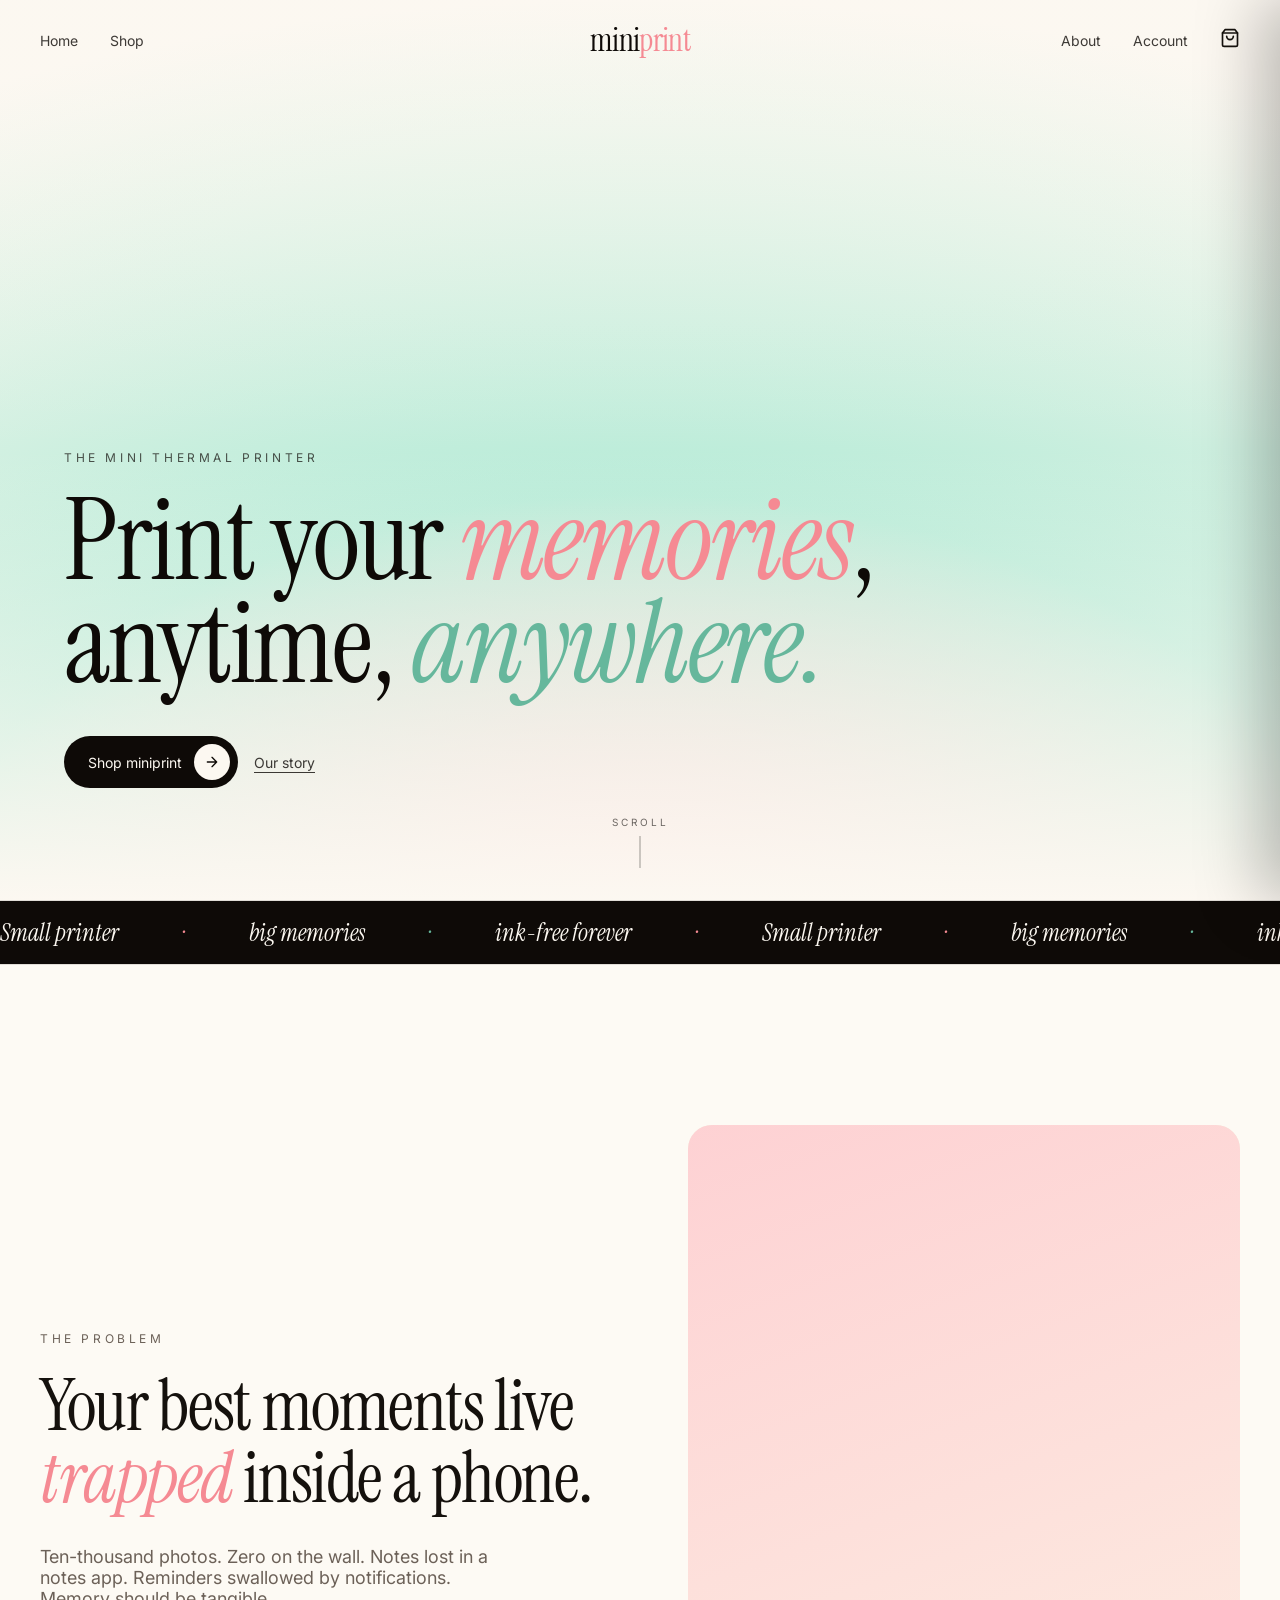
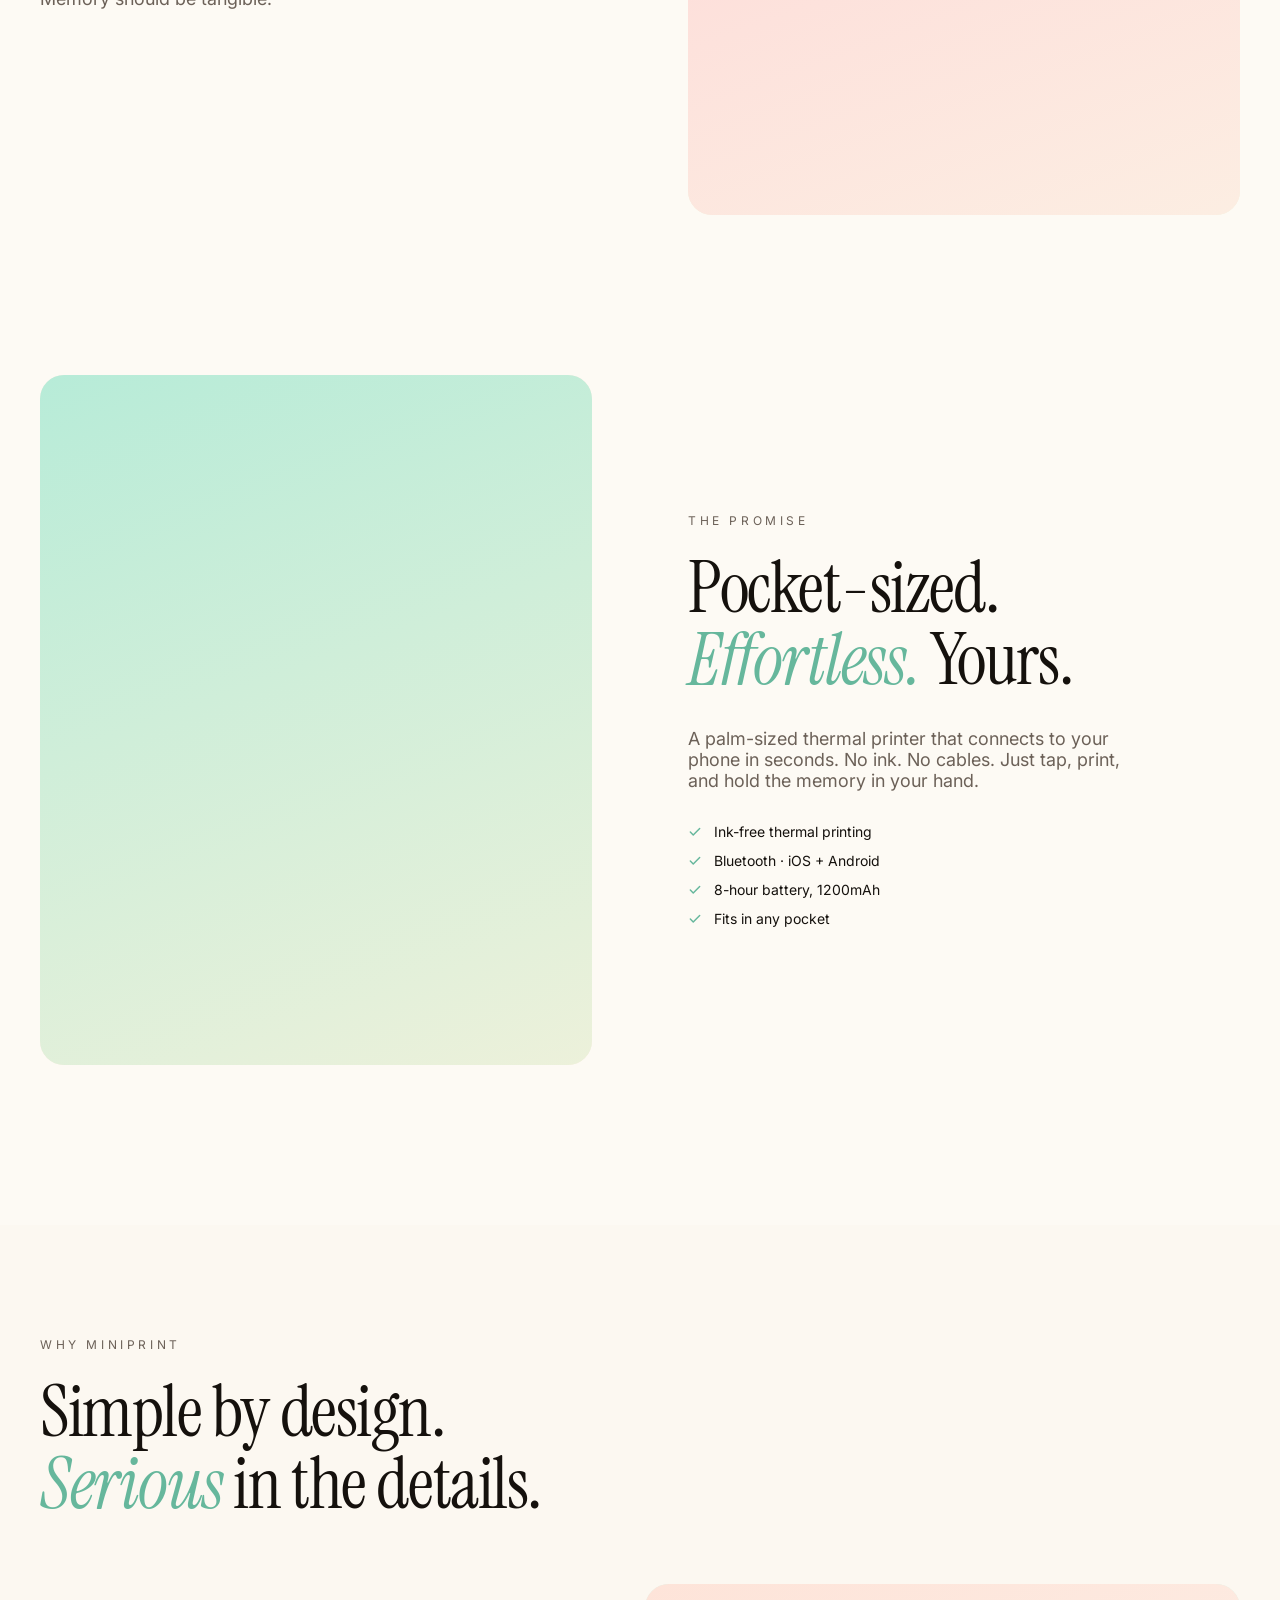
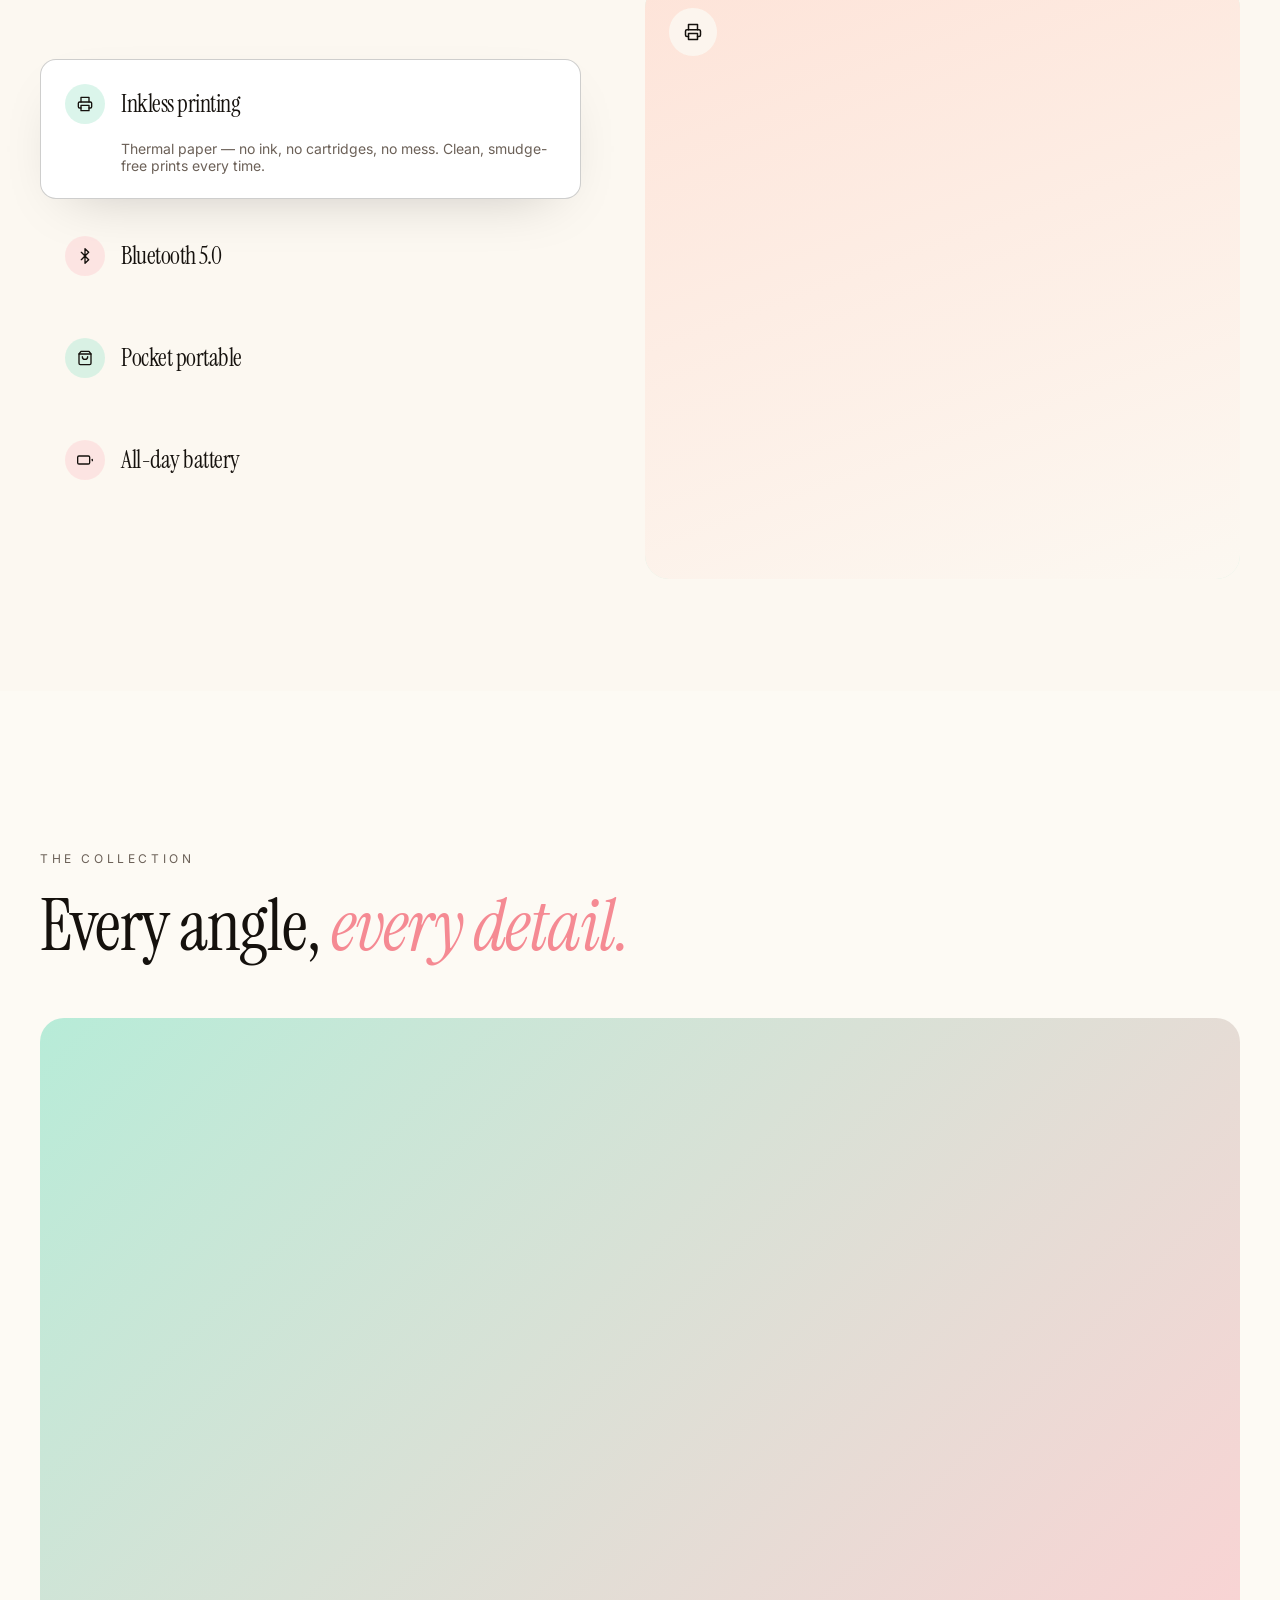
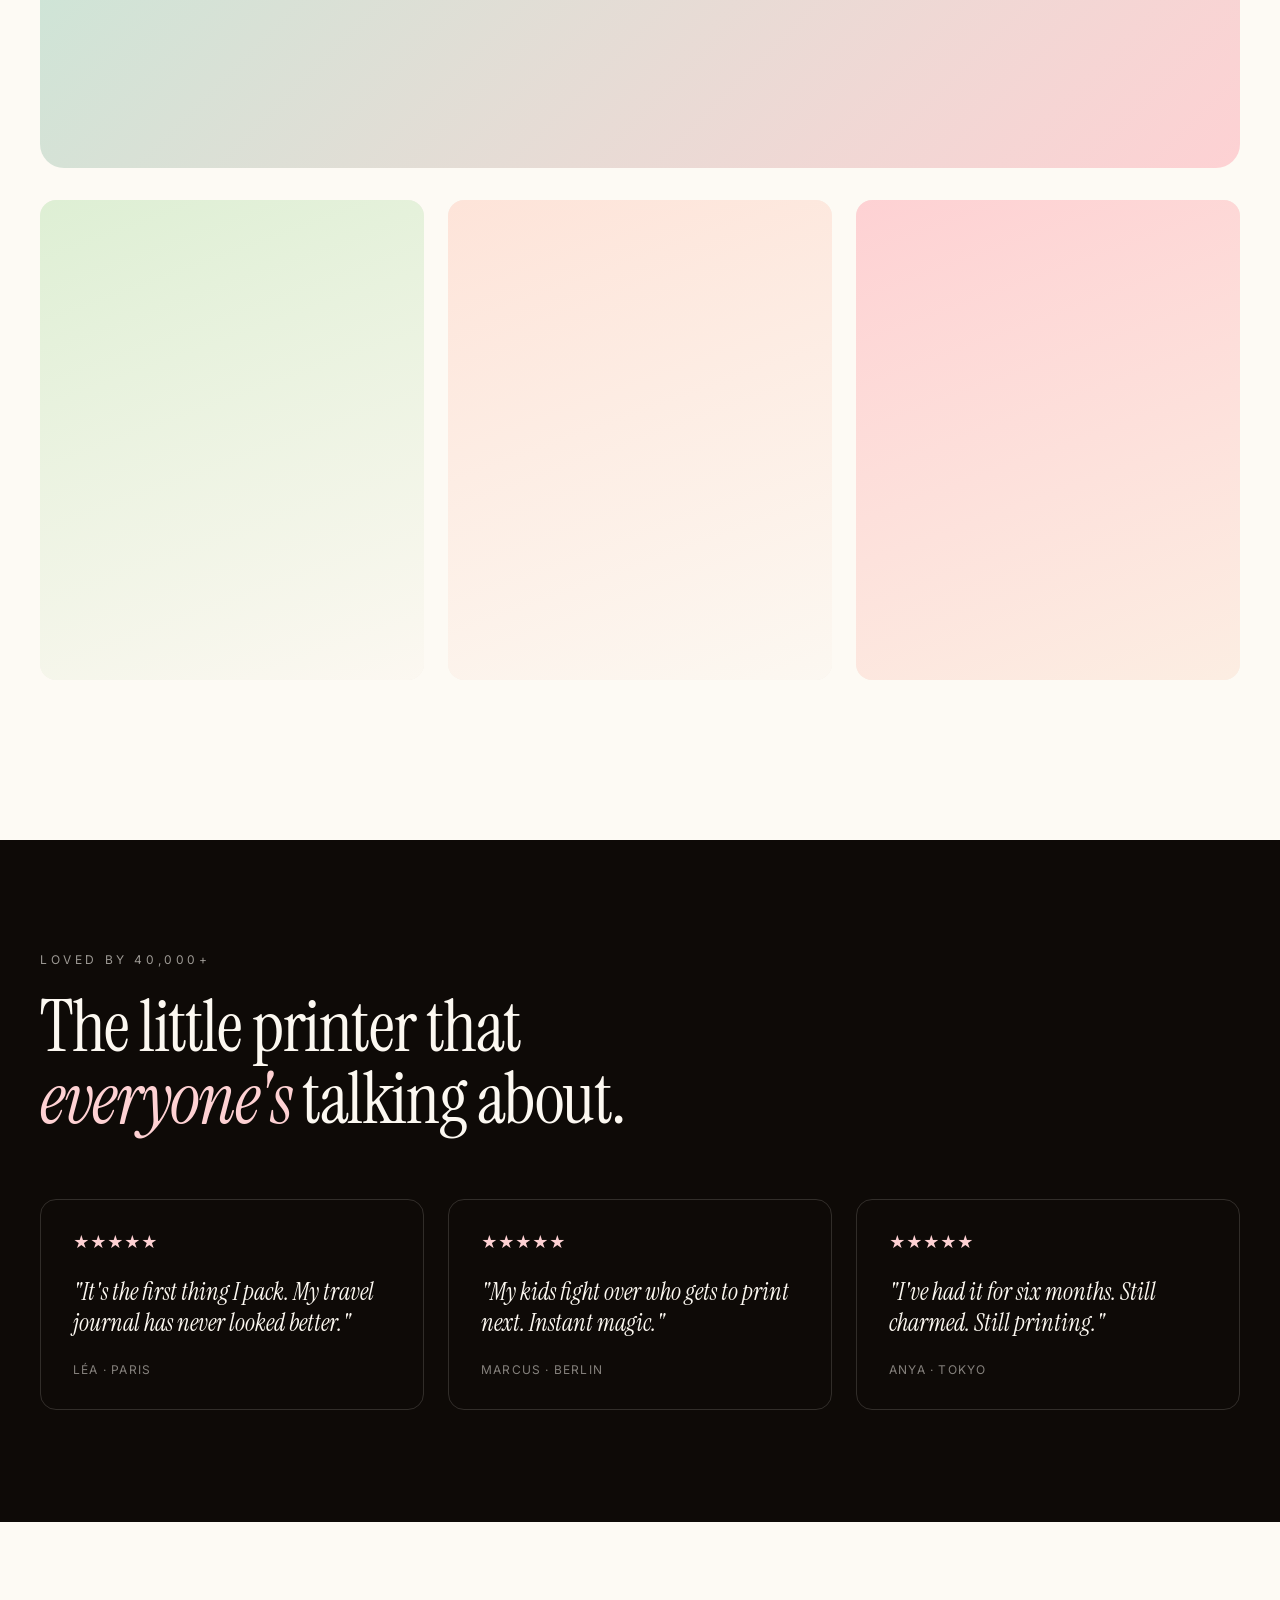
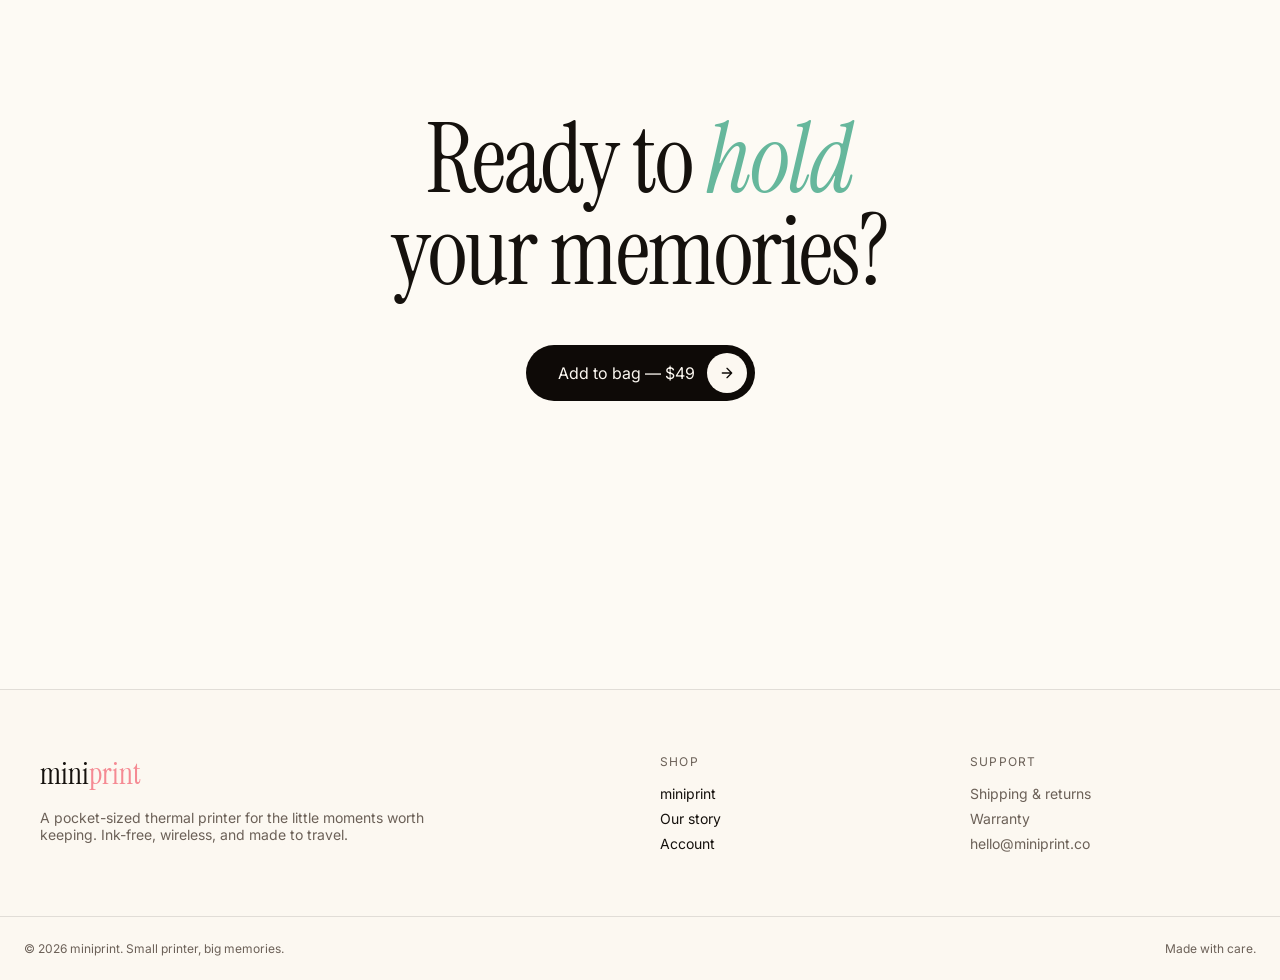
==== index.html @ aeed8a65 "Add files via upload" ====
<!doctype html>
<html lang="en">
<head>
<meta charset="utf-8" />
<meta name="viewport" content="width=device-width, initial-scale=1" />
<title>miniprint — Print your memories, anytime, anywhere</title>
<meta name="description" content="A pocket-sized wireless thermal printer for photos, notes and everyday moments. Ink-free. Cinematic. Yours." />
<meta property="og:title" content="miniprint — Print your memories, anytime, anywhere" />
<meta property="og:description" content="A pocket-sized wireless thermal printer for photos, notes and everyday moments. Ink-free. Cinematic. Yours." />
<meta property="og:type" content="website" />
<meta property="og:site_name" content="miniprint" />
<link rel="stylesheet" href="style.css" />
</head>
<body>

<header class="site-header">
  <div class="nav-inner">
    <div class="nav-left">
      <button class="menu-btn" aria-label="Menu">
        <svg viewBox="0 0 24 24" fill="none" stroke="currentColor" stroke-width="2" stroke-linecap="round" width="20" height="20"><path d="M4 6h16M4 12h16M4 18h16"/></svg>
      </button>
      <nav class="nav-links">
        <a href="index.html" class="nav-link">Home</a>
        <a href="product.html" class="nav-link">Shop</a>
      </nav>
    </div>
    <a href="index.html" class="nav-logo">mini<span class="text-blush-deep">print</span></a>
    <div class="nav-right">
      <nav class="nav-links">
        <a href="about.html" class="nav-link">About</a>
        <a href="account.html" class="nav-link">Account</a>
      </nav>
      <button class="cart-btn" aria-label="Cart">
        <svg viewBox="0 0 24 24" fill="none" stroke="currentColor" stroke-width="2" stroke-linecap="round" stroke-linejoin="round" width="20" height="20"><path d="M6 2 3 6v14a2 2 0 0 0 2 2h14a2 2 0 0 0 2-2V6l-3-4Z"/><path d="M3 6h18"/><path d="M16 10a4 4 0 0 1-8 0"/></svg>
        <span class="cart-badge">0</span>
      </button>
    </div>
  </div>
  <div class="mobile-menu">
    <div class="mobile-menu-inner">
      <a href="index.html">Home</a>
      <a href="product.html">Shop</a>
      <a href="about.html">About</a>
      <a href="account.html">Account</a>
    </div>
  </div>
</header>

<main>

<div class="hero">
  <div class="hero-bg" id="heroBg">
    <div class="art-block art-poster"></div>
  </div>
  <div class="hero-content">
    <p class="hero-eyebrow">The mini thermal printer</p>
    <h1 class="hero-title text-balance">
      Print your <em class="text-blush-deep">memories</em>,<br />
      anytime, <em class="text-mint-deep">anywhere.</em>
    </h1>
    <div class="hero-cta">
      <a href="product.html" class="btn btn-pill-icon">
        Shop miniprint
        <span class="icon-circle"><svg viewBox="0 0 24 24" fill="none" stroke="currentColor" stroke-width="2" stroke-linecap="round" stroke-linejoin="round" width="16" height="16"><path d="M5 12h14M12 5l7 7-7 7"/></svg></span>
      </a>
      <a href="about.html" class="btn-underline">Our story</a>
    </div>
  </div>
  <div class="scroll-cue">SCROLL<span class="scroll-line"></span></div>
</div>

<div class="marquee-wrap">
  <div class="marquee-track">
    <span class="marquee-item">Small printer <span class="text-blush-deep">·</span> big memories <span class="text-mint-deep">·</span> ink-free forever <span class="text-blush-deep">·</span></span>
    <span class="marquee-item">Small printer <span class="text-blush-deep">·</span> big memories <span class="text-mint-deep">·</span> ink-free forever <span class="text-blush-deep">·</span></span>
    <span class="marquee-item">Small printer <span class="text-blush-deep">·</span> big memories <span class="text-mint-deep">·</span> ink-free forever <span class="text-blush-deep">·</span></span>
    <span class="marquee-item">Small printer <span class="text-blush-deep">·</span> big memories <span class="text-mint-deep">·</span> ink-free forever <span class="text-blush-deep">·</span></span>
  </div>
</div>

<section class="section container">
  <div class="split-row">
    <div class="reveal">
      <p class="eyebrow">The problem</p>
      <h2 class="h2-big text-balance">Your best moments live <em class="text-blush-deep">trapped</em> inside a phone.</h2>
      <p class="lede">Ten-thousand photos. Zero on the wall. Notes lost in a notes app. Reminders swallowed by notifications. Memory should be tangible.</p>
    </div>
    <div class="reveal reveal-delay-2">
      <div class="art-frame mint"><div class="art-block art-woman"></div></div>
    </div>
  </div>

  <div class="split-row mt-tight">
    <div class="reveal order-2-md">
      <p class="eyebrow">The promise</p>
      <h2 class="h2-big text-balance">Pocket-sized. <em class="text-mint-deep">Effortless.</em> Yours.</h2>
      <p class="lede">A palm-sized thermal printer that connects to your phone in seconds. No ink. No cables. Just tap, print, and hold the memory in your hand.</p>
      <ul class="check-list">
        <li><svg viewBox="0 0 24 24" fill="none" stroke="currentColor" stroke-width="2.5" stroke-linecap="round" stroke-linejoin="round" width="14" height="14"><path d="M20 6 9 17l-5-5"/></svg>Ink-free thermal printing</li>
        <li><svg viewBox="0 0 24 24" fill="none" stroke="currentColor" stroke-width="2.5" stroke-linecap="round" stroke-linejoin="round" width="14" height="14"><path d="M20 6 9 17l-5-5"/></svg>Bluetooth · iOS + Android</li>
        <li><svg viewBox="0 0 24 24" fill="none" stroke="currentColor" stroke-width="2.5" stroke-linecap="round" stroke-linejoin="round" width="14" height="14"><path d="M20 6 9 17l-5-5"/></svg>8-hour battery, 1200mAh</li>
        <li><svg viewBox="0 0 24 24" fill="none" stroke="currentColor" stroke-width="2.5" stroke-linecap="round" stroke-linejoin="round" width="14" height="14"><path d="M20 6 9 17l-5-5"/></svg>Fits in any pocket</li>
      </ul>
    </div>
    <div class="reveal reveal-delay-2 order-1-md">
      <div class="art-frame blush"><div class="art-block art-hero"></div></div>
    </div>
  </div>
</section>

<section class="section container" style="padding-block:7rem;background:var(--cream);">
  <div class="reveal">
    <p class="eyebrow">Why miniprint</p>
    <h2 class="h2-big text-balance" style="max-width:48rem;">Simple by design. <em class="text-mint-deep">Serious</em> in the details.</h2>
  </div>
  <div class="feature-grid">
    <div class="feature-list" id="featureList">
      <button class="feature-item active" data-i="0" data-tint="mint">
        <div class="feature-item-head">
          <div class="feature-icon mint"><svg viewBox="0 0 24 24" fill="none" stroke="currentColor" stroke-width="2" stroke-linecap="round" stroke-linejoin="round" width="16" height="16"><path d="M6 9V2h12v7"/><path d="M6 18H4a2 2 0 0 1-2-2v-5a2 2 0 0 1 2-2h16a2 2 0 0 1 2 2v5a2 2 0 0 1-2 2h-2"/><rect x="6" y="14" width="12" height="8"/></svg></div>
          <h3 class="feature-title">Inkless printing</h3>
        </div>
        <div class="feature-body-wrap"><p class="feature-body">Thermal paper — no ink, no cartridges, no mess. Clean, smudge-free prints every time.</p></div>
      </button>
      <button class="feature-item" data-i="1" data-tint="blush">
        <div class="feature-item-head">
          <div class="feature-icon blush"><svg viewBox="0 0 24 24" fill="none" stroke="currentColor" stroke-width="2" stroke-linecap="round" stroke-linejoin="round" width="16" height="16"><path d="m6.5 6.5 11 11L12 23V1l5.5 5.5-11 11"/></svg></div>
          <h3 class="feature-title">Bluetooth 5.0</h3>
        </div>
        <div class="feature-body-wrap"><p class="feature-body">Pairs instantly with iOS and Android. Print directly from your camera roll.</p></div>
      </button>
      <button class="feature-item" data-i="2" data-tint="mint">
        <div class="feature-item-head">
          <div class="feature-icon mint"><svg viewBox="0 0 24 24" fill="none" stroke="currentColor" stroke-width="2" stroke-linecap="round" stroke-linejoin="round" width="16" height="16"><path d="M6 2 3 6v14a2 2 0 0 0 2 2h14a2 2 0 0 0 2-2V6l-3-4Z"/><path d="M3 6h18"/><path d="M16 10a4 4 0 0 1-8 0"/></svg></div>
          <h3 class="feature-title">Pocket portable</h3>
        </div>
        <div class="feature-body-wrap"><p class="feature-body">8.6 × 8.6 × 4.2 cm and just 190g. Fits in any bag, ready when you are.</p></div>
      </button>
      <button class="feature-item" data-i="3" data-tint="blush">
        <div class="feature-item-head">
          <div class="feature-icon blush"><svg viewBox="0 0 24 24" fill="none" stroke="currentColor" stroke-width="2" stroke-linecap="round" stroke-linejoin="round" width="16" height="16"><rect x="1" y="6" width="18" height="12" rx="2"/><line x1="23" y1="13" x2="23" y2="11"/></svg></div>
          <h3 class="feature-title">All-day battery</h3>
        </div>
        <div class="feature-body-wrap"><p class="feature-body">1200mAh built-in cell. Print up to 400 photos on a single charge.</p></div>
      </button>
    </div>
    <div class="feature-visual mint" id="featureVisual">
      <div class="art-block art-features" style="position:absolute;inset:0;"></div>
      <div class="feature-visual-badge" id="featureBadge"><svg viewBox="0 0 24 24" fill="none" stroke="currentColor" stroke-width="2" stroke-linecap="round" stroke-linejoin="round" width="18" height="18"><path d="M6 9V2h12v7"/><path d="M6 18H4a2 2 0 0 1-2-2v-5a2 2 0 0 1 2-2h16a2 2 0 0 1 2 2v5a2 2 0 0 1-2 2h-2"/><rect x="6" y="14" width="12" height="8"/></svg></div>
    </div>
  </div>
</section>

<section class="section container">
  <div class="reveal">
    <p class="eyebrow">The collection</p>
    <h2 class="h2-big text-balance" style="max-width:48rem;">Every angle, <em class="text-blush-deep">every detail.</em></h2>
  </div>
  <div class="reveal reveal-delay-2 gallery-hero"><div class="art-block art-gallery"></div></div>
  <div class="gallery-strip">
    <div class="reveal gallery-thumb"><div class="art-block art-lifestyle"></div></div>
    <div class="reveal reveal-delay-1 gallery-thumb"><div class="art-block art-features"></div></div>
    <div class="reveal reveal-delay-2 gallery-thumb"><div class="art-block art-woman"></div></div>
  </div>
</section>

<section class="testimonials-section">
  <div class="container" style="padding-block:7rem;">
    <div class="reveal">
      <p class="eyebrow" style="color:color-mix(in oklch, var(--cream) 60%, transparent);">Loved by 40,000+</p>
      <h2 class="h2-big text-balance" style="max-width:48rem;">The little printer that <em class="text-blush-deep" style="color:var(--blush);">everyone's</em> talking about.</h2>
    </div>
    <div class="testimonial-grid">
      <div class="reveal testimonial-card">
        <div class="stars">★★★★★</div>
        <p class="testimonial-quote">"It's the first thing I pack. My travel journal has never looked better."</p>
        <p class="testimonial-author">Léa · Paris</p>
      </div>
      <div class="reveal reveal-delay-1 testimonial-card">
        <div class="stars">★★★★★</div>
        <p class="testimonial-quote">"My kids fight over who gets to print next. Instant magic."</p>
        <p class="testimonial-author">Marcus · Berlin</p>
      </div>
      <div class="reveal reveal-delay-2 testimonial-card">
        <div class="stars">★★★★★</div>
        <p class="testimonial-quote">"I've had it for six months. Still charmed. Still printing."</p>
        <p class="testimonial-author">Anya · Tokyo</p>
      </div>
    </div>
  </div>
</section>

<section class="closing-cta reveal">
  <h2 class="text-balance">Ready to <em class="text-mint-deep">hold</em> your memories?</h2>
  <button class="btn btn-pill-icon" id="closingBuy">
    Add to bag — $49
    <span class="icon-circle"><svg viewBox="0 0 24 24" fill="none" stroke="currentColor" stroke-width="2" stroke-linecap="round" stroke-linejoin="round" width="16" height="16"><path d="M5 12h14M12 5l7 7-7 7"/></svg></span>
  </button>
</section>

</main>

<footer class="site-footer">
  <div class="footer-grid">
    <div class="footer-brand">
      <p class="footer-logo">mini<span class="text-blush-deep">print</span></p>
      <p class="footer-desc">A pocket-sized thermal printer for the little moments worth keeping. Ink-free, wireless, and made to travel.</p>
    </div>
    <div>
      <p class="footer-heading">Shop</p>
      <ul class="footer-links">
        <li><a href="product.html">miniprint</a></li>
        <li><a href="about.html">Our story</a></li>
        <li><a href="account.html">Account</a></li>
      </ul>
    </div>
    <div>
      <p class="footer-heading">Support</p>
      <ul class="footer-links muted">
        <li>Shipping & returns</li>
        <li>Warranty</li>
        <li>hello@miniprint.co</li>
      </ul>
    </div>
  </div>
  <div class="footer-bottom">
    <div class="footer-bottom-inner">
      <span>© 2026 miniprint. Small printer, big memories.</span>
      <span>Made with care.</span>
    </div>
  </div>
</footer>

<div class="cart-overlay"></div>
<aside class="cart-drawer">
  <div class="cart-head">
    <h3 style="font-family:var(--font-display);font-size:1.5rem;">Your bag</h3>
    <button class="cart-close" aria-label="Close">
      <svg viewBox="0 0 24 24" fill="none" stroke="currentColor" stroke-width="2" stroke-linecap="round" stroke-linejoin="round" width="18" height="18"><path d="M18 6 6 18M6 6l12 12"/></svg>
    </button>
  </div>
  <div class="cart-body"></div>
  <div class="cart-footer">
    <div class="cart-subtotal"><span>Subtotal</span><span>$0.00</span></div>
    <a href="checkout.html" class="btn-primary" style="display:block;text-align:center;">Checkout</a>
    <p class="cart-footer-note">Free shipping · 30-day returns</p>
  </div>
</aside>

<div class="quick-buy" id="quickBuy">
  <div class="quick-buy-inner">
    <div class="art-block art-hero" style="height:2.75rem;width:2.75rem;border-radius:999px;"></div>
    <div class="quick-buy-text">
      <p>miniprint · $49</p>
      <p>Free shipping · ships today</p>
    </div>
    <button class="quick-buy-btn" id="quickBuyBtn">
      <svg viewBox="0 0 24 24" fill="none" stroke="currentColor" stroke-width="2" stroke-linecap="round" stroke-linejoin="round" width="14" height="14"><path d="M6 2 3 6v14a2 2 0 0 0 2 2h14a2 2 0 0 0 2-2V6l-3-4Z"/><path d="M3 6h18"/><path d="M16 10a4 4 0 0 1-8 0"/></svg>
      Add
    </button>
  </div>
</div>

<script src="main.js"></script>
<script src="home.js"></script>
</body>
</html>
---- style.css ----
/* ==========================================================================
   miniprint — static site styles
   ========================================================================== */

@import url('https://fonts.googleapis.com/css2?family=Instrument+Serif:ital@0;1&family=Inter:wght@300;400;500;600&display=swap');

:root {
  --radius: 1rem;

  --background: oklch(0.985 0.008 80);
  --foreground: oklch(0.18 0.01 60);
  --card: oklch(1 0 0);
  --muted: oklch(0.96 0.01 80);
  --muted-foreground: oklch(0.5 0.02 60);
  --border: oklch(0.9 0.01 80);

  --mint: oklch(0.9 0.06 170);
  --mint-deep: oklch(0.72 0.09 170);
  --blush: oklch(0.9 0.05 15);
  --blush-deep: oklch(0.75 0.13 15);
  --cream: oklch(0.98 0.01 80);
  --ink: oklch(0.15 0.01 60);

  --font-display: "Instrument Serif", serif;
  --font-sans: "Inter", sans-serif;

  --ease: cubic-bezier(0.22, 1, 0.36, 1);
}

/* ---------- reset ---------- */
* { box-sizing: border-box; margin: 0; padding: 0; border-color: var(--border); }
html { scroll-behavior: smooth; }
body {
  background-color: var(--background);
  color: var(--foreground);
  font-family: var(--font-sans);
  -webkit-font-smoothing: antialiased;
  overflow-x: hidden;
}
img { display: block; max-width: 100%; }
a { color: inherit; text-decoration: none; }
button { font: inherit; color: inherit; background: none; border: none; cursor: pointer; }
input { font: inherit; }
ul { list-style: none; }
h1, h2, h3, h4 { font-family: var(--font-display); letter-spacing: -0.02em; font-weight: 400; }
em { font-style: italic; }

.italic { font-style: italic; }
.text-blush-deep { color: var(--blush-deep); }
.text-mint-deep { color: var(--mint-deep); }
.text-balance { text-wrap: balance; }

/* ---------- layout helpers ---------- */
.container {
  max-width: 80rem; /* 7xl */
  margin-inline: auto;
  padding-inline: 1.5rem;
}
@media (min-width: 768px) { .container { padding-inline: 2.5rem; } }

.container-narrow { max-width: 64rem; margin-inline: auto; padding-inline: 1.5rem; }
@media (min-width: 768px) { .container-narrow { padding-inline: 2.5rem; } }

.container-md { max-width: 72rem; margin-inline: auto; padding-inline: 1.5rem; }
@media (min-width: 768px) { .container-md { padding-inline: 2.5rem; } }

.section { padding-block: 7rem; }
@media (min-width: 768px) { .section { padding-block: 10rem; } }

/* ---------- buttons ---------- */
.btn {
  display: inline-flex;
  align-items: center;
  gap: 0.75rem;
  border-radius: 999px;
  font-size: 0.875rem;
  transition: background-color .25s ease, color .25s ease, opacity .25s ease;
  white-space: nowrap;
}
.btn-primary {
  background: var(--ink);
  color: var(--cream);
  padding: 0.85rem 1.75rem;
}
.btn-primary:hover { background: color-mix(in oklch, var(--ink) 90%, white); }
.btn-primary:disabled { opacity: .4; cursor: not-allowed; }
.btn-pill-icon {
  background: var(--ink);
  color: var(--cream);
  padding-left: 1.5rem;
  padding-right: 0.5rem;
  padding-block: 0.5rem;
}
.btn-pill-icon .icon-circle {
  display: grid;
  place-items: center;
  height: 2.25rem;
  width: 2.25rem;
  border-radius: 999px;
  background: var(--cream);
  color: var(--ink);
  transition: transform .3s ease;
}
.btn-pill-icon:hover .icon-circle { transform: translateX(4px); }
.btn-underline { font-size: 0.875rem; text-decoration: underline; text-underline-offset: 4px; color: color-mix(in oklch, var(--ink) 80%, transparent); }

/* ---------- reveal-on-scroll ---------- */
.reveal {
  opacity: 0;
  transform: translateY(40px);
  transition: opacity .9s var(--ease), transform .9s var(--ease);
}
.reveal.is-visible { opacity: 1; transform: translateY(0); }
.reveal-delay-1 { transition-delay: .1s; }
.reveal-delay-2 { transition-delay: .15s; }
.reveal-delay-3 { transition-delay: .2s; }

/* ==========================================================================
   Header / Nav
   ========================================================================== */
.site-header {
  position: fixed;
  inset-inline: 0;
  top: 0;
  z-index: 50;
  background: transparent;
  transition: background-color .5s ease, backdrop-filter .5s ease;
  animation: headerIn .7s var(--ease) both;
}
@keyframes headerIn { from { opacity: 0; transform: translateY(-30px); } to { opacity: 1; transform: translateY(0); } }
.site-header.scrolled {
  background: color-mix(in oklch, var(--cream) 70%, transparent);
  backdrop-filter: blur(20px);
  border-bottom: 1px solid color-mix(in oklch, var(--border) 60%, transparent);
}
.nav-inner {
  margin-inline: auto;
  max-width: 80rem;
  padding-inline: 1.5rem;
  height: 4rem;
  display: grid;
  grid-template-columns: minmax(0,1fr) auto minmax(0,1fr);
  align-items: center;
  gap: 1rem;
}
@media (min-width: 768px) { .nav-inner { padding-inline: 2.5rem; height: 5rem; } }

.nav-left { display: flex; align-items: center; gap: 0.5rem; }
.nav-links { display: none; align-items: center; gap: 2rem; font-size: 0.875rem; color: color-mix(in oklch, var(--ink) 80%, transparent); }
@media (min-width: 768px) { .nav-links { display: flex; } }
.nav-link { position: relative; }
.nav-link::after {
  content: ""; position: absolute; left: 0; bottom: -4px; height: 1px; width: 0;
  background: var(--ink); transition: width .3s ease;
}
.nav-link:hover::after { width: 100%; }
.nav-link:hover { color: var(--ink); }

.nav-logo {
  justify-self: center;
  font-family: var(--font-display);
  font-size: 1.75rem;
  letter-spacing: -0.02em;
  color: var(--ink);
}
@media (min-width: 768px) { .nav-logo { font-size: 2rem; } }

.nav-right { display: flex; align-items: center; justify-content: flex-end; gap: 1.5rem; }

.menu-btn { display: inline-flex; padding: 0.5rem; margin-left: -0.5rem; }
@media (min-width: 768px) { .menu-btn { display: none; } }

.cart-btn { position: relative; padding: 0.5rem; margin-right: -0.5rem; transition: color .25s ease; }
.cart-btn:hover { color: var(--blush-deep); }
.cart-badge {
  position: absolute; top: -2px; right: -2px; height: 1rem; min-width: 1rem; padding-inline: 0.25rem;
  border-radius: 999px; background: var(--ink); color: var(--cream);
  font-size: 0.625rem; font-weight: 500; display: grid; place-items: center;
}

.mobile-menu {
  display: none;
  overflow: hidden;
  background: var(--cream);
  border-bottom: 1px solid var(--border);
  max-height: 0;
  transition: max-height .35s var(--ease);
}
.mobile-menu.open { max-height: 260px; }
@media (min-width: 768px) { .mobile-menu { display: none !important; } }
.mobile-menu-inner { padding: 1rem 1.5rem; display: flex; flex-direction: column; gap: 0.25rem; }
.mobile-menu-inner a { padding: 0.5rem 0; color: color-mix(in oklch, var(--ink) 80%, transparent); }

main { padding-top: 4rem; }
@media (min-width: 768px) { main { padding-top: 5rem; } }

/* ==========================================================================
   Footer
   ========================================================================== */
.site-footer { border-top: 1px solid var(--border); background: var(--cream); margin-top: 6rem; }
.footer-grid {
  margin-inline: auto; max-width: 80rem; padding: 4rem 1.5rem;
  display: grid; gap: 2.5rem;
}
@media (min-width: 768px) { .footer-grid { grid-template-columns: repeat(4, 1fr); padding: 4rem 2.5rem; } }
.footer-brand { grid-column: span 1; }
@media (min-width: 768px) { .footer-brand { grid-column: span 2; } }
.footer-logo { font-family: var(--font-display); font-size: 1.875rem; }
.footer-desc { margin-top: 1rem; max-width: 24rem; font-size: 0.875rem; color: var(--muted-foreground); }
.footer-heading { font-size: 0.75rem; text-transform: uppercase; letter-spacing: 0.1em; color: var(--muted-foreground); margin-bottom: 1rem; }
.footer-links { display: flex; flex-direction: column; gap: 0.5rem; font-size: 0.875rem; }
.footer-links.muted li { color: var(--muted-foreground); }
.footer-bottom { border-top: 1px solid var(--border); }
.footer-bottom-inner {
  margin-inline: auto; max-width: 80rem; padding: 1.5rem; display: flex; flex-wrap: wrap;
  justify-content: space-between; gap: 0.5rem; font-size: 0.75rem; color: var(--muted-foreground);
}

/* ==========================================================================
   Mini cart drawer
   ========================================================================== */
.cart-overlay {
  position: fixed; inset: 0; z-index: 70; background: color-mix(in oklch, var(--ink) 40%, transparent);
  backdrop-filter: blur(4px); opacity: 0; pointer-events: none; transition: opacity .3s ease;
}
.cart-overlay.open { opacity: 1; pointer-events: auto; }

.cart-drawer {
  position: fixed; top: 0; right: 0; bottom: 0; z-index: 80; width: 100%;
  background: var(--cream); box-shadow: -20px 0 60px rgba(0,0,0,0.25);
  display: flex; flex-direction: column;
  transform: translateX(100%); transition: transform .4s var(--ease);
}
@media (min-width: 640px) { .cart-drawer { width: 440px; } }
.cart-drawer.open { transform: translateX(0); }

.cart-head { display: flex; align-items: center; justify-content: space-between; padding: 1.25rem 1.5rem; border-bottom: 1px solid var(--border); }
.cart-body { flex: 1; overflow-y: auto; padding: 1rem 1.5rem; }
.cart-empty { height: 100%; display: grid; place-items: center; text-align: center; color: var(--muted-foreground); font-size: 0.875rem; }
.cart-empty p.big { font-family: var(--font-display); font-size: 1.875rem; color: var(--ink); margin-bottom: 0.5rem; }

.cart-item { padding: 1.25rem 0; display: flex; gap: 1rem; border-bottom: 1px solid var(--border); }
.cart-item:last-child { border-bottom: none; }
.cart-item img { height: 5rem; width: 5rem; border-radius: 0.75rem; object-fit: cover; background: color-mix(in oklch, var(--mint) 40%, transparent); flex-shrink: 0; }
.cart-item-info { flex: 1; min-width: 0; }
.cart-item-top { display: flex; justify-content: space-between; gap: 0.5rem; }
.cart-item-name { font-size: 0.875rem; font-weight: 500; white-space: nowrap; overflow: hidden; text-overflow: ellipsis; }
.cart-item-bottom { margin-top: 0.75rem; display: flex; align-items: center; justify-content: space-between; }
.qty-control { display: inline-flex; align-items: center; border: 1px solid var(--border); border-radius: 999px; }
.qty-control button { padding: 0.5rem; }
.qty-control span { width: 1.5rem; text-align: center; font-size: 0.75rem; }
.remove-btn { font-size: 0.75rem; color: var(--muted-foreground); text-decoration: underline; }

.cart-footer { border-top: 1px solid var(--border); padding: 1.5rem; background: color-mix(in oklch, white 60%, transparent); }
.cart-subtotal { display: flex; justify-content: space-between; font-size: 0.875rem; margin-bottom: 1rem; }
.cart-footer .btn-primary { display: block; width: 100%; text-align: center; padding: 1rem; }
.cart-footer-note { margin-top: 0.75rem; text-align: center; font-size: 0.6875rem; color: var(--muted-foreground); }

/* ==========================================================================
   Home page
   ========================================================================== */
.hero {
  position: relative; height: 100svh; overflow: hidden; background: var(--cream); margin-top: -4rem;
}
@media (min-width: 768px) { .hero { margin-top: -5rem; } }
.hero-bg {
  position: absolute; inset: 0; will-change: transform;
}
.hero-bg .art-block { height: 100%; width: 100%; }
.hero-bg::after {
  content: ""; position: absolute; inset: 0;
  background: linear-gradient(to bottom, color-mix(in oklch, var(--cream) 40%, transparent), transparent, var(--cream));
}
.hero-content {
  position: relative; z-index: 10; height: 100%; display: flex; flex-direction: column; justify-content: flex-end;
  padding-bottom: 5rem; padding-inline: 1.5rem; max-width: 80rem; margin-inline: auto;
}
@media (min-width: 768px) { .hero-content { padding-bottom: 7rem; padding-inline: 4rem; } }
.hero-eyebrow {
  font-size: 0.75rem; text-transform: uppercase; letter-spacing: 0.3em; color: color-mix(in oklch, var(--ink) 70%, transparent);
  margin-bottom: 1.5rem; opacity: 0; animation: fadeUp .9s var(--ease) .4s forwards;
}
.hero-title {
  font-size: 15vw; line-height: 0.9; letter-spacing: -0.02em; color: var(--ink);
  opacity: 0; animation: fadeUp 1.1s var(--ease) .6s forwards;
}
@media (min-width: 768px) { .hero-title { font-size: 9vw; } }
.hero-cta { margin-top: 2.5rem; display: flex; flex-wrap: wrap; align-items: center; gap: 1rem;
  opacity: 0; animation: fadeUp .9s var(--ease) .9s forwards; }
@keyframes fadeUp { from { opacity: 0; transform: translateY(24px); } to { opacity: 1; transform: translateY(0); } }

.scroll-cue {
  position: absolute; bottom: 2rem; left: 50%; transform: translateX(-50%);
  display: flex; flex-direction: column; align-items: center; gap: 0.5rem;
  font-size: 0.625rem; letter-spacing: 0.3em; color: color-mix(in oklch, var(--ink) 60%, transparent);
  opacity: 0; animation: fadeIn 1s ease 1.4s forwards;
}
@keyframes fadeIn { to { opacity: 1; } }
.scroll-line { height: 2rem; width: 1px; background: color-mix(in oklch, var(--ink) 40%, transparent); animation: pulse 2s ease-in-out infinite; }
@keyframes pulse { 0%,100% { opacity: 1; } 50% { opacity: .3; } }

.marquee-wrap { border-block: 1px solid var(--border); background: var(--ink); color: var(--cream); overflow: hidden; }
.marquee-track { display: flex; white-space: nowrap; gap: 4rem; padding-block: 1rem; font-family: var(--font-display); font-size: 1.5rem; font-style: italic; animation: marquee 40s linear infinite; width: max-content; }
@keyframes marquee { from { transform: translateX(0); } to { transform: translateX(-50%); } }
.marquee-item { display: flex; align-items: center; gap: 4rem; }

.split-row { display: grid; gap: 3rem; align-items: center; }
@media (min-width: 768px) { .split-row { grid-template-columns: 1fr 1fr; gap: 6rem; } }
.eyebrow { font-size: 0.75rem; text-transform: uppercase; letter-spacing: 0.3em; color: var(--muted-foreground); margin-bottom: 1.5rem; }
.h2-big { font-size: 2.75rem; line-height: 1; }
@media (min-width: 768px) { .h2-big { font-size: 4.5rem; } }
.lede { margin-top: 2rem; font-size: 1.125rem; color: var(--muted-foreground); max-width: 28rem; }
.check-list { margin-top: 2rem; display: flex; flex-direction: column; gap: 0.75rem; font-size: 0.875rem; }
.check-list li { display: flex; align-items: center; gap: 0.75rem; }
.check-list svg { color: var(--mint-deep); flex-shrink: 0; }

.art-frame { position: relative; aspect-ratio: 4 / 5; border-radius: 1.5rem; overflow: hidden; }
.art-frame.mint { background: color-mix(in oklch, var(--mint) 30%, var(--cream)); }
.art-frame.blush { background: color-mix(in oklch, var(--blush) 30%, var(--cream)); }
.order-2-md { }
@media (min-width: 768px) { .order-2-md { order: 2; } .order-1-md { order: 1; } }

/* feature widget */
.feature-grid { margin-top: 4rem; display: grid; gap: 2.5rem; align-items: center; }
@media (min-width: 768px) { .feature-grid { grid-template-columns: 1fr 1.1fr; gap: 4rem; } }
.feature-list { display: flex; flex-direction: column; gap: 0.75rem; }
.feature-item {
  width: 100%; text-align: left; border-radius: 1rem; padding: 1.5rem; border: 1px solid transparent;
  transition: all .5s ease; background: transparent;
}
.feature-item:hover { background: color-mix(in oklch, white 60%, transparent); }
.feature-item.active { background: white; border-color: color-mix(in oklch, var(--ink) 20%, transparent); box-shadow: 0 20px 60px -30px rgba(0,0,0,0.25); }
.feature-item-head { display: flex; align-items: center; gap: 1rem; }
.feature-icon { height: 2.5rem; width: 2.5rem; border-radius: 999px; display: grid; place-items: center; flex-shrink: 0; }
.feature-icon.mint { background: color-mix(in oklch, var(--mint) 50%, transparent); }
.feature-icon.blush { background: color-mix(in oklch, var(--blush) 50%, transparent); }
.feature-title { font-size: 1.5rem; }
.feature-body-wrap { overflow: hidden; max-height: 0; opacity: 0; transition: max-height .4s ease, opacity .4s ease; }
.feature-item.active .feature-body-wrap { max-height: 6rem; opacity: 1; }
.feature-body { padding-top: 1rem; padding-left: 3.5rem; font-size: 0.875rem; color: var(--muted-foreground); }
.feature-visual { position: relative; aspect-ratio: 1 / 1; border-radius: 1.5rem; overflow: hidden; transition: background-color .5s ease; }
.feature-visual.mint { background: color-mix(in oklch, var(--mint) 50%, transparent); }
.feature-visual.blush { background: color-mix(in oklch, var(--blush) 50%, transparent); }
.feature-visual-badge {
  position: absolute; top: 1.5rem; left: 1.5rem; height: 3rem; width: 3rem; border-radius: 999px;
  background: color-mix(in oklch, var(--cream) 90%, transparent); display: grid; place-items: center;
}

.gallery-hero { margin-top: 3.5rem; position: relative; aspect-ratio: 4/3; border-radius: 1.5rem; overflow: hidden; }
@media (min-width: 768px) { .gallery-hero { aspect-ratio: 16/10; } }
.gallery-strip { margin-top: 2rem; display: grid; gap: 1.5rem; }
@media (min-width: 768px) { .gallery-strip { grid-template-columns: repeat(3, 1fr); } }
.gallery-thumb { aspect-ratio: 4/5; border-radius: 1rem; overflow: hidden; background: var(--muted); }
.gallery-thumb .art-block { transition: transform 1s ease; }
.gallery-thumb:hover .art-block { transform: scale(1.05); }

.testimonials-section { background: var(--ink); color: var(--cream); }
.testimonial-grid { margin-top: 4rem; display: grid; gap: 1.5rem; }
@media (min-width: 768px) { .testimonial-grid { grid-template-columns: repeat(3, 1fr); } }
.testimonial-card { border: 1px solid color-mix(in oklch, var(--cream) 15%, transparent); border-radius: 1rem; padding: 2rem; height: 100%; display: flex; flex-direction: column; }
.stars { display: flex; gap: 0.25rem; margin-bottom: 1.5rem; color: var(--blush); }
.testimonial-quote { font-family: var(--font-display); font-style: italic; font-size: 1.5rem; line-height: 1.3; flex: 1; }
.testimonial-author { margin-top: 1.5rem; font-size: 0.75rem; text-transform: uppercase; letter-spacing: 0.1em; color: color-mix(in oklch, var(--cream) 50%, transparent); }

.closing-cta { padding-block: 8rem; text-align: center; max-width: 56rem; margin-inline: auto; }
@media (min-width: 768px) { .closing-cta { padding-block: 12rem; } }
.closing-cta h2 { font-size: 3.5rem; line-height: 0.95; }
@media (min-width: 768px) { .closing-cta h2 { font-size: 6rem; } }
.closing-cta .btn-pill-icon { margin-top: 3rem; padding-left: 2rem; font-size: 1rem; }
.closing-cta .icon-circle { height: 2.5rem; width: 2.5rem; }

.quick-buy {
  position: fixed; bottom: 1rem; left: 1rem; right: 1rem; z-index: 40;
  transform: translateY(120%); opacity: 0; transition: transform .5s var(--ease), opacity .5s var(--ease);
}
@media (min-width: 768px) { .quick-buy { left: auto; right: 1.5rem; bottom: 1.5rem; width: 400px; } }
.quick-buy.show { transform: translateY(0); opacity: 1; }
.quick-buy-inner {
  display: grid; grid-template-columns: auto minmax(0,1fr) auto; align-items: center; gap: 0.75rem;
  background: color-mix(in oklch, var(--ink) 95%, transparent); backdrop-filter: blur(8px); color: var(--cream);
  border-radius: 999px; padding: 0.5rem; box-shadow: 0 25px 50px -12px rgba(0,0,0,0.4);
}
.quick-buy-inner img, .quick-buy-inner .art-block { height: 2.75rem; width: 2.75rem; border-radius: 999px; flex-shrink: 0; }
.quick-buy-text p:first-child { font-size: 0.875rem; font-weight: 500; white-space: nowrap; overflow: hidden; text-overflow: ellipsis; }
.quick-buy-text p:last-child { font-size: 0.6875rem; color: color-mix(in oklch, var(--cream) 60%, transparent); white-space: nowrap; overflow: hidden; text-overflow: ellipsis; }
.quick-buy-btn {
  flex-shrink: 0; display: inline-flex; align-items: center; gap: 0.5rem; background: var(--cream); color: var(--ink);
  padding: 0.65rem 1rem; border-radius: 999px; font-size: 0.75rem; font-weight: 500; transition: background-color .25s ease;
}
.quick-buy-btn:hover { background: var(--mint); }

/* ==========================================================================
   Decorative art blocks (placeholders standing in for photography)
   ========================================================================== */
.art-block {
  position: relative; width: 100%; height: 100%; overflow: hidden;
  display: grid; place-items: center;
}
.art-block::before { content: ""; position: absolute; inset: 0; opacity: .5; }
.art-block svg { position: relative; z-index: 1; width: 40%; height: 40%; opacity: .85; }
.art-poster { background: radial-gradient(120% 100% at 50% 100%, var(--blush) 0%, var(--mint) 45%, var(--cream) 100%); }
.art-hero { background: linear-gradient(160deg, var(--mint) 0%, color-mix(in oklch, var(--mint) 40%, var(--cream)) 100%); }
.art-woman { background: linear-gradient(160deg, var(--blush) 0%, color-mix(in oklch, var(--blush) 30%, var(--cream)) 100%); }
.art-lifestyle { background: linear-gradient(160deg, color-mix(in oklch, var(--mint) 60%, var(--cream)) 0%, var(--cream) 100%); }
.art-features { background: linear-gradient(160deg, color-mix(in oklch, var(--blush) 55%, var(--cream)) 0%, var(--cream) 100%); }
.art-gallery { background: linear-gradient(135deg, var(--mint) 0%, var(--blush) 100%); }

/* ==========================================================================
   Product page
   ========================================================================== */
.product-layout { display: grid; gap: 2.5rem; padding-block: 2.5rem 4rem; }
@media (min-width: 1024px) { .product-layout { grid-template-columns: 1.15fr 1fr; gap: 4rem; padding-block: 4rem; } }
.gallery-main { aspect-ratio: 1/1; border-radius: 1.5rem; overflow: hidden; background: color-mix(in oklch, var(--mint) 30%, transparent); }
@media (min-width: 1024px) { .gallery-sticky { position: sticky; top: 6rem; align-self: start; } }
.gallery-thumbs { margin-top: 1rem; display: grid; grid-template-columns: repeat(5, 1fr); gap: 0.75rem; }
.thumb-btn { aspect-ratio: 1/1; border-radius: 0.75rem; overflow: hidden; border: 2px solid transparent; opacity: .7; transition: all .25s ease; }
.thumb-btn.active { border-color: var(--ink); opacity: 1; }
.thumb-btn:hover { opacity: 1; }

.product-eyebrow { font-size: 0.75rem; text-transform: uppercase; letter-spacing: 0.3em; color: var(--muted-foreground); }
.product-title { margin-top: 0.75rem; font-size: 3.5rem; line-height: 0.95; }
@media (min-width: 768px) { .product-title { font-size: 4.5rem; } }
.price-row { margin-top: 1.5rem; display: flex; align-items: center; gap: 1rem; }
.price-now { font-family: var(--font-display); font-size: 1.5rem; }
.price-was { font-size: 0.875rem; color: var(--muted-foreground); text-decoration: line-through; }
.price-save { font-size: 0.75rem; background: var(--mint); color: var(--ink); padding: 0.25rem 0.5rem; border-radius: 999px; }

.color-label { font-size: 0.75rem; text-transform: uppercase; letter-spacing: 0.1em; color: var(--muted-foreground); margin-bottom: 0.75rem; }
.color-swatches { display: flex; gap: 0.75rem; }
.swatch { height: 2.5rem; width: 2.5rem; border-radius: 999px; border: 2px solid var(--border); transition: all .2s ease; display: grid; place-items: center; }
.swatch.active { border-color: var(--ink); transform: scale(1.1); }

.add-to-bag { margin-top: 2.5rem; width: 100%; justify-content: center; padding: 1.25rem; }

.trust-grid { margin-top: 1.5rem; display: grid; grid-template-columns: repeat(3, 1fr); gap: 0.75rem; font-size: 0.6875rem; color: var(--muted-foreground); }
.trust-item { display: flex; flex-direction: column; align-items: center; gap: 0.5rem; padding-block: 0.75rem; border: 1px solid var(--border); border-radius: 0.75rem; }

.accordion { margin-top: 2.5rem; border-block: 1px solid var(--border); }
.acc-item { border-bottom: 1px solid var(--border); }
.acc-item:last-child { border-bottom: none; }
.acc-trigger { width: 100%; display: flex; align-items: center; justify-content: space-between; padding-block: 1.25rem; text-align: left; }
.acc-trigger span { font-size: 0.875rem; font-weight: 500; }
.acc-trigger svg { transition: transform .3s ease; }
.acc-item.open .acc-trigger svg { transform: rotate(180deg); }
.acc-panel { max-height: 0; overflow: hidden; transition: max-height .35s ease; }
.acc-item.open .acc-panel { max-height: 10rem; }
.acc-panel p { padding-bottom: 1.25rem; font-size: 0.875rem; color: var(--muted-foreground); max-width: 32rem; }

/* ==========================================================================
   About page
   ========================================================================== */
.about-hero { position: relative; height: 70svh; overflow: hidden; }
.about-hero::after { content: ""; position: absolute; inset: 0; background: linear-gradient(to bottom, color-mix(in oklch, var(--cream) 60%, transparent), var(--cream)); }
.about-hero-content { position: relative; z-index: 2; height: 100%; max-width: 64rem; margin-inline: auto; padding-inline: 1.5rem; display: flex; flex-direction: column; justify-content: flex-end; padding-bottom: 4rem; }
@media (min-width: 768px) { .about-hero-content { padding-inline: 2.5rem; } }
.about-hero h1 { font-size: 3.5rem; line-height: 0.95; max-width: 48rem; }
@media (min-width: 768px) { .about-hero h1 { font-size: 6rem; } }

.about-copy { padding-block: 6rem; display: flex; flex-direction: column; gap: 2.5rem; font-size: 1.125rem; line-height: 1.7; color: color-mix(in oklch, var(--ink) 80%, transparent); }
@media (min-width: 768px) { .about-copy { padding-block: 8rem; } }
.about-copy .lead { font-family: var(--font-display); font-style: italic; font-size: 1.75rem; color: var(--ink); }
@media (min-width: 768px) { .about-copy .lead { font-size: 2rem; } }

.about-images { padding-bottom: 8rem; display: grid; gap: 1.5rem; }
@media (min-width: 768px) { .about-images { grid-template-columns: 1fr 1fr; } }
.about-images .art-frame { aspect-ratio: 4/5; }

.about-cta { background: var(--ink); color: var(--cream); padding-block: 6rem; text-align: center; }
.about-cta-inner { max-width: 48rem; margin-inline: auto; padding-inline: 1.5rem; }
.about-cta h2 { font-size: 3rem; line-height: 1; }
@media (min-width: 768px) { .about-cta h2 { font-size: 3.75rem; } }
.about-cta p { margin-top: 2rem; color: color-mix(in oklch, var(--cream) 70%, transparent); max-width: 36rem; margin-inline: auto; }

/* ==========================================================================
   Account page
   ========================================================================== */
.account-header { display: flex; align-items: flex-end; justify-content: space-between; flex-wrap: wrap; gap: 1rem; padding-top: 2.5rem; }
@media (min-width: 768px) { .account-header { padding-top: 4rem; } }
.account-header h1 { font-size: 3rem; margin-top: 0.5rem; }
@media (min-width: 768px) { .account-header h1 { font-size: 3.75rem; } }
.account-layout { margin-top: 3rem; display: grid; gap: 2rem; padding-bottom: 4rem; }
@media (min-width: 768px) { .account-layout { grid-template-columns: 260px 1fr; } }
.account-nav { display: flex; flex-direction: column; gap: 0.25rem; }
.account-nav-item { width: 100%; display: flex; align-items: center; justify-content: space-between; gap: 0.75rem; padding: 0.75rem 1rem; border-radius: 0.75rem; font-size: 0.875rem; transition: background-color .25s ease; }
.account-nav-item:hover { background: var(--muted); }
.account-nav-item.active { background: var(--ink); color: var(--cream); }
.account-nav-item.active:hover { background: var(--ink); }
.account-nav-item span.label { display: flex; align-items: center; gap: 0.75rem; }

.orders-heading { font-size: 1.875rem; margin-bottom: 1.5rem; }
.order-card {
  border: 1px solid var(--border); border-radius: 1rem; padding: 1.5rem; background: white;
  display: grid; grid-template-columns: auto minmax(0,1fr) auto; gap: 1rem; align-items: center; margin-bottom: 1rem;
}
.order-card img, .order-card .art-block { height: 4rem; width: 4rem; border-radius: 0.75rem; }
.order-top { display: flex; flex-wrap: wrap; align-items: center; gap: 0.5rem; }
.order-id { font-size: 0.875rem; font-weight: 500; }
.order-status { font-size: 0.625rem; text-transform: uppercase; letter-spacing: 0.1em; background: var(--mint); color: var(--ink); padding: 0.125rem 0.5rem; border-radius: 999px; }
.order-meta { font-size: 0.75rem; color: var(--muted-foreground); margin-top: 0.25rem; }
.order-total { text-align: right; }
.order-total .price { font-family: var(--font-display); font-size: 1.125rem; }
.order-total button { display: block; margin-left: auto; font-size: 0.6875rem; color: var(--muted-foreground); text-decoration: underline; margin-top: 0.25rem; }

.refill-banner {
  margin-top: 2.5rem; border-radius: 1.5rem; overflow: hidden; background: color-mix(in oklch, var(--blush) 30%, transparent);
  padding: 2rem; display: grid; gap: 1.5rem; align-items: center;
}
@media (min-width: 768px) { .refill-banner { grid-template-columns: 1fr auto; padding: 2.5rem; } }
.refill-banner .headline { font-family: var(--font-display); font-size: 1.875rem; }
.refill-banner .sub { font-size: 0.875rem; color: var(--muted-foreground); margin-top: 0.5rem; }

/* ==========================================================================
   Checkout page
   ========================================================================== */
.checkout-layout { display: grid; gap: 3rem; padding-block: 2.5rem 4rem; }
@media (min-width: 1024px) { .checkout-layout { grid-template-columns: 1.2fr 1fr; gap: 5rem; padding-block: 4rem; } }
.checkout-form { display: flex; flex-direction: column; gap: 2.5rem; }
.checkout-title { font-size: 3rem; margin-top: 0.5rem; }
@media (min-width: 768px) { .checkout-title { font-size: 3.75rem; } }
.form-section-title { font-size: 0.75rem; text-transform: uppercase; letter-spacing: 0.3em; color: var(--muted-foreground); margin-bottom: 1rem; }
.field-grid { display: grid; gap: 0.75rem; }
@media (min-width: 640px) { .field-grid.two { grid-template-columns: 1fr 1fr; } }
.field label { display: block; }
.field-label { display: block; font-size: 0.75rem; color: var(--muted-foreground); margin-bottom: 0.375rem; }
.field input {
  width: 100%; background: white; border: 1px solid var(--border); border-radius: 0.75rem;
  padding: 0.875rem 1rem; font-size: 0.875rem; outline: none; transition: border-color .25s ease;
}
.field input:focus { border-color: var(--ink); }
.span-2 { grid-column: 1 / -1; }
.secure-note { border-radius: 1rem; background: color-mix(in oklch, var(--mint) 20%, transparent); padding: 1rem; display: flex; align-items: center; gap: 0.75rem; font-size: 0.875rem; color: color-mix(in oklch, var(--ink) 80%, transparent); }

.order-summary { background: white; border: 1px solid var(--border); border-radius: 1.5rem; padding: 1.5rem; }
@media (min-width: 768px) { .order-summary { padding: 2rem; } }
@media (min-width: 1024px) { .summary-sticky { position: sticky; top: 6rem; align-self: start; } }
.summary-title { font-size: 1.5rem; margin-bottom: 1.5rem; }
.summary-item { display: flex; gap: 1rem; margin-bottom: 1rem; }
.summary-item img, .summary-item .art-block { height: 4rem; width: 4rem; border-radius: 0.75rem; flex-shrink: 0; background: color-mix(in oklch, var(--mint) 40%, transparent); }
.summary-item-info { flex: 1; min-width: 0; display: flex; justify-content: space-between; gap: 0.5rem; }
.summary-item-info .name { font-size: 0.875rem; font-weight: 500; }
.summary-item-info .qty { font-size: 0.75rem; color: var(--muted-foreground); }
.summary-rows { margin-top: 1.5rem; padding-top: 1.5rem; border-top: 1px solid var(--border); display: flex; flex-direction: column; gap: 0.5rem; font-size: 0.875rem; }
.summary-row { display: flex; justify-content: space-between; }
.summary-row .muted { color: var(--muted-foreground); }
.summary-total { padding-top: 0.75rem; margin-top: 0.75rem; border-top: 1px solid var(--border); display: flex; justify-content: space-between; }
.summary-total span { font-family: var(--font-display); font-size: 1.25rem; }
.continue-link { margin-top: 1rem; font-size: 0.875rem; color: var(--muted-foreground); text-decoration: underline; }

.thankyou { min-height: 70vh; display: grid; place-items: center; padding-inline: 1.5rem; text-align: center; }
.thankyou-inner { max-width: 28rem; animation: fadeUp .6s var(--ease) both; }
.thankyou-check { margin-inline: auto; height: 4rem; width: 4rem; border-radius: 999px; background: var(--mint); display: grid; place-items: center; margin-bottom: 1.5rem; }
.thankyou h1 { font-size: 3rem; }
@media (min-width: 768px) { .thankyou h1 { font-size: 3.75rem; } }
.thankyou p { margin-top: 1rem; color: var(--muted-foreground); }
.thankyou .btn-primary { margin-top: 2rem; display: inline-block; }

/* misc */
.mt-tight { margin-top: 8rem; }
@media (min-width: 768px) { .mt-tight { margin-top: 10rem; } }

::selection { background: var(--mint); color: var(--ink); }
:focus-visible { outline: 2px solid var(--mint-deep); outline-offset: 2px; }

@media (prefers-reduced-motion: reduce) {
  *, *::before, *::after { animation-duration: 0.01ms !important; animation-iteration-count: 1 !important; transition-duration: 0.01ms !important; }
}
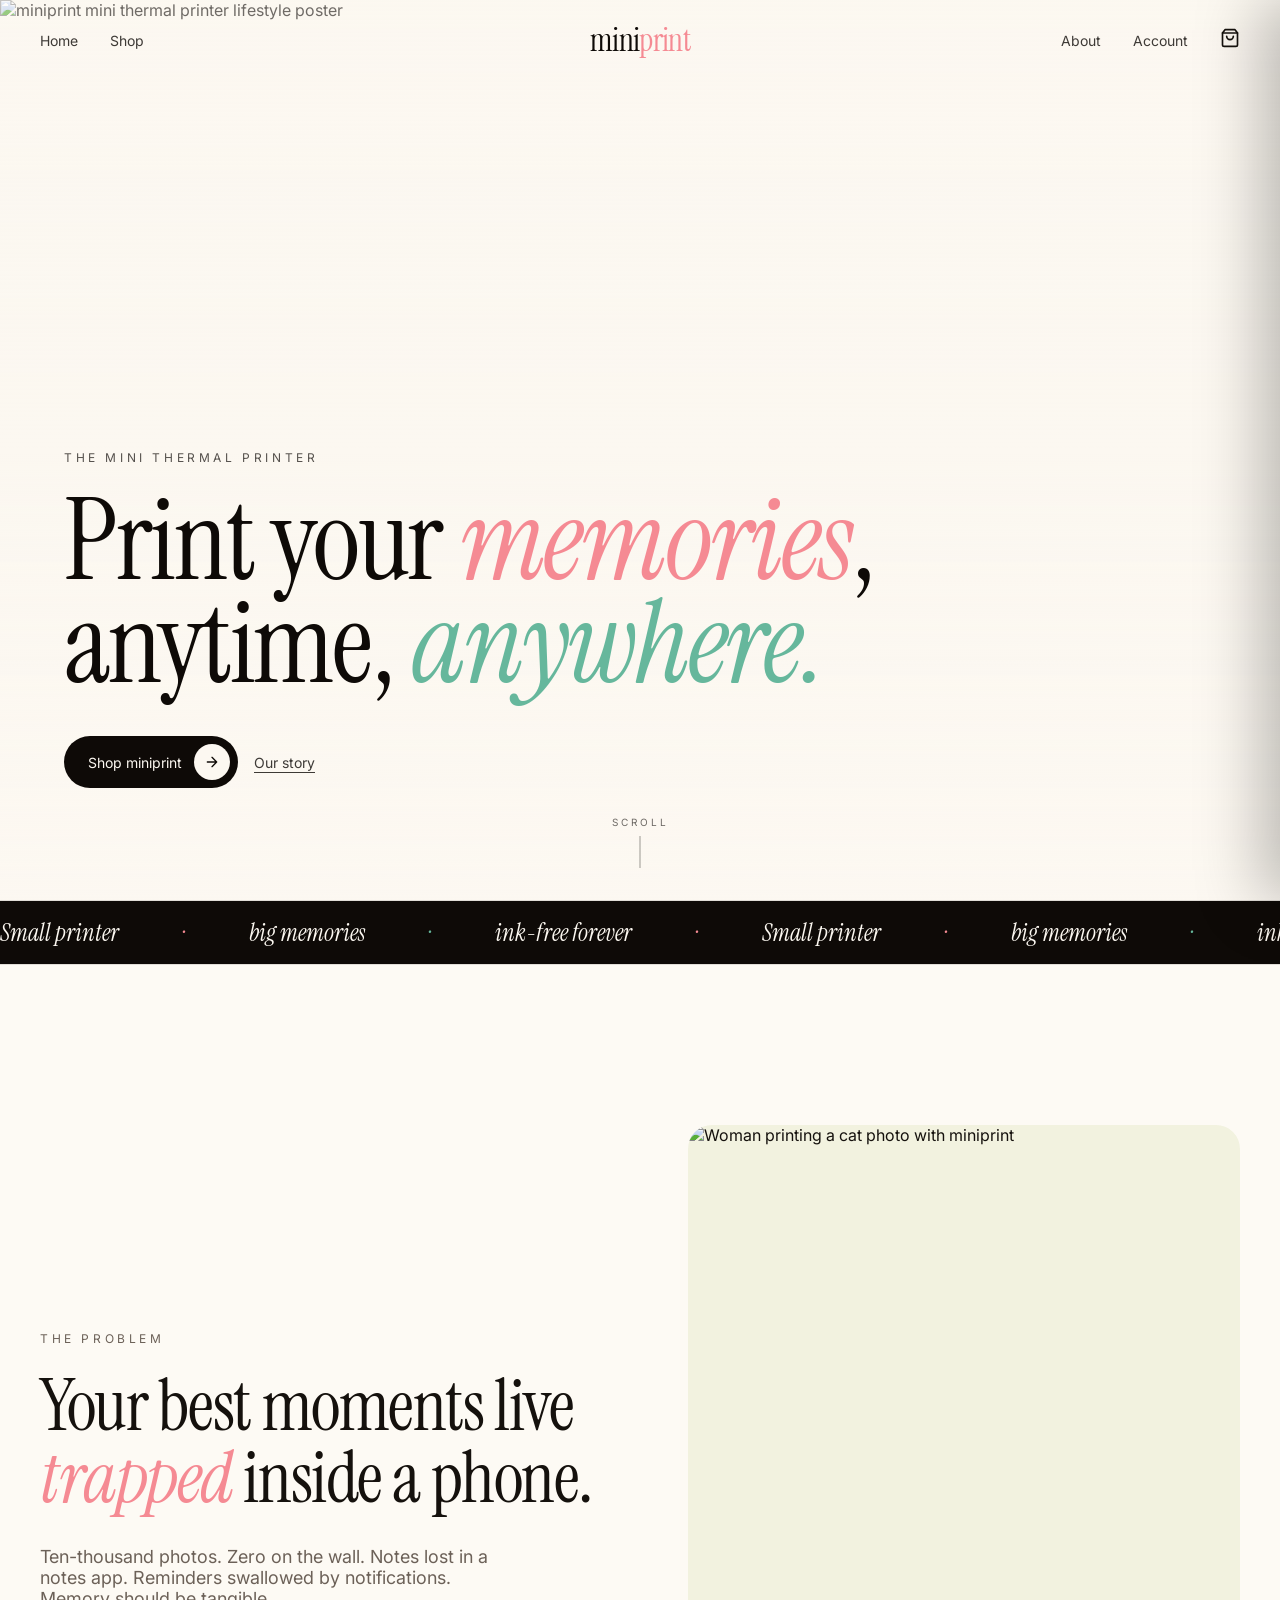
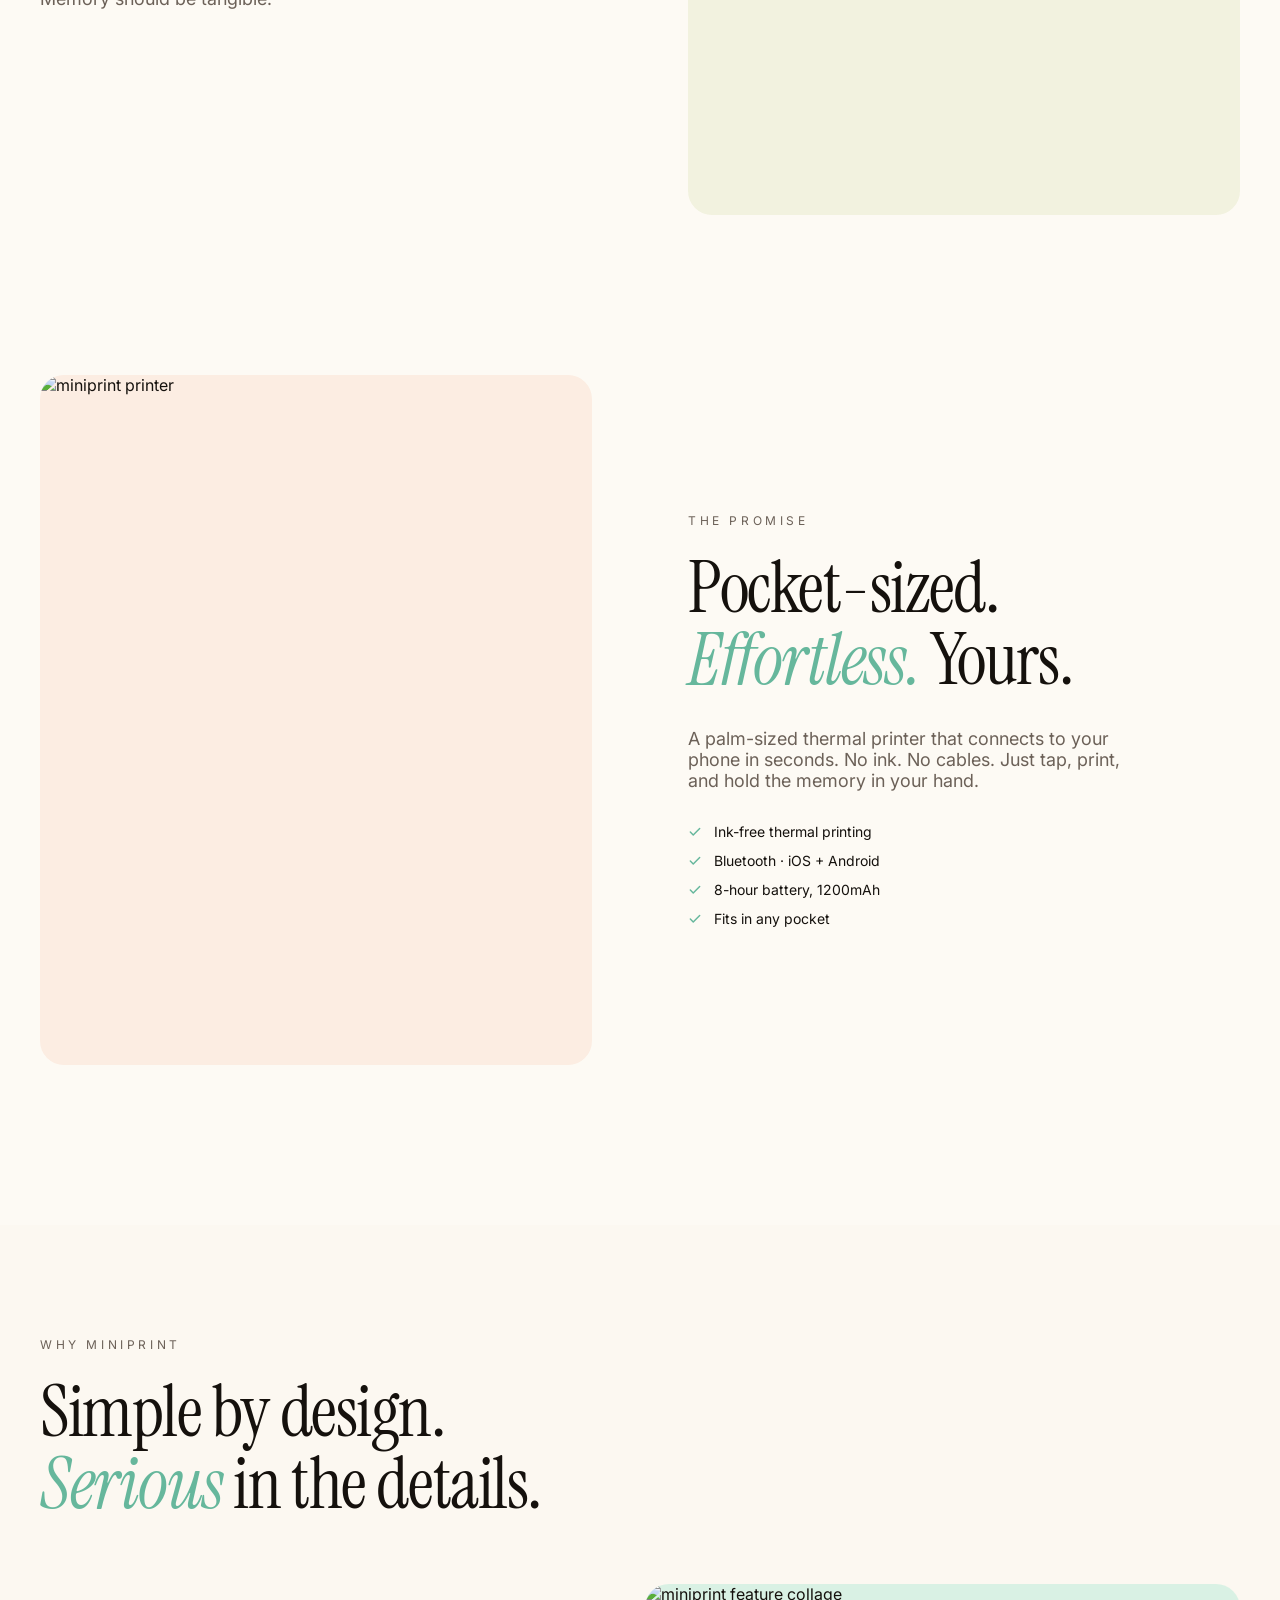
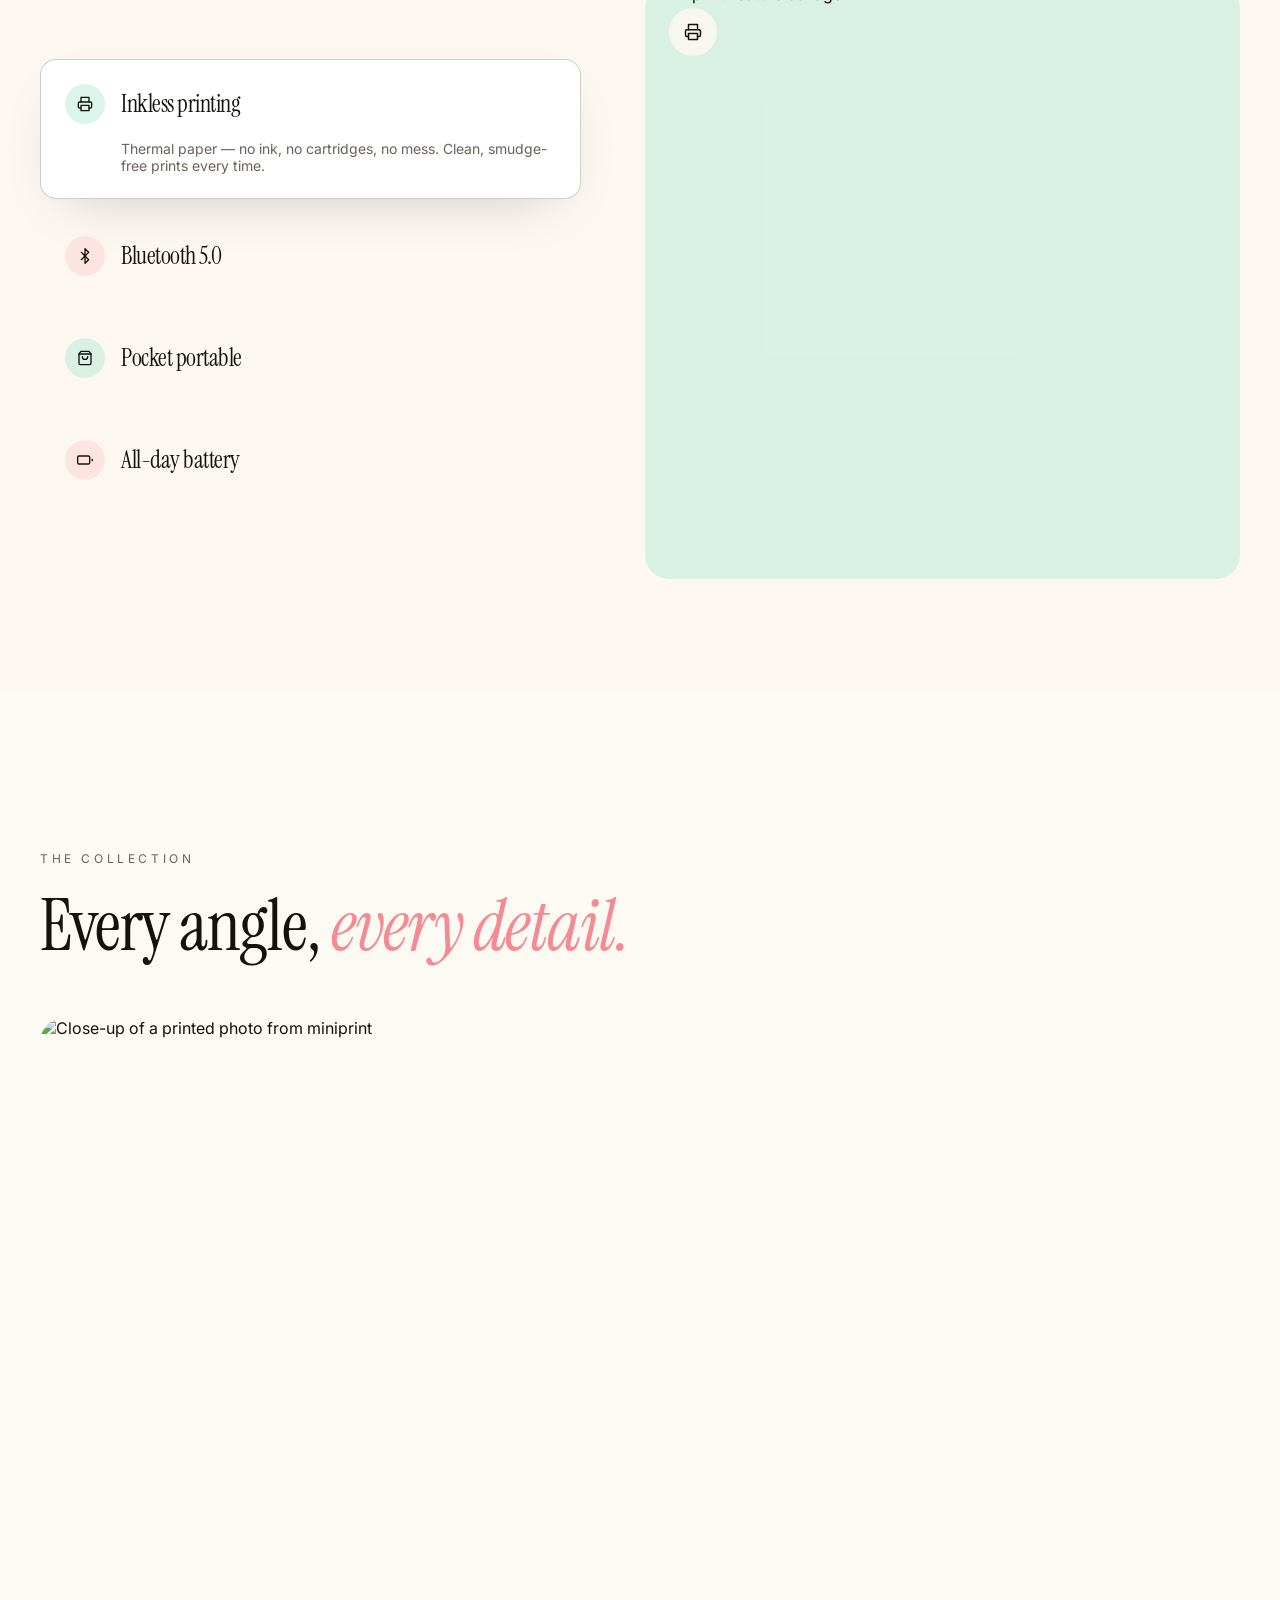
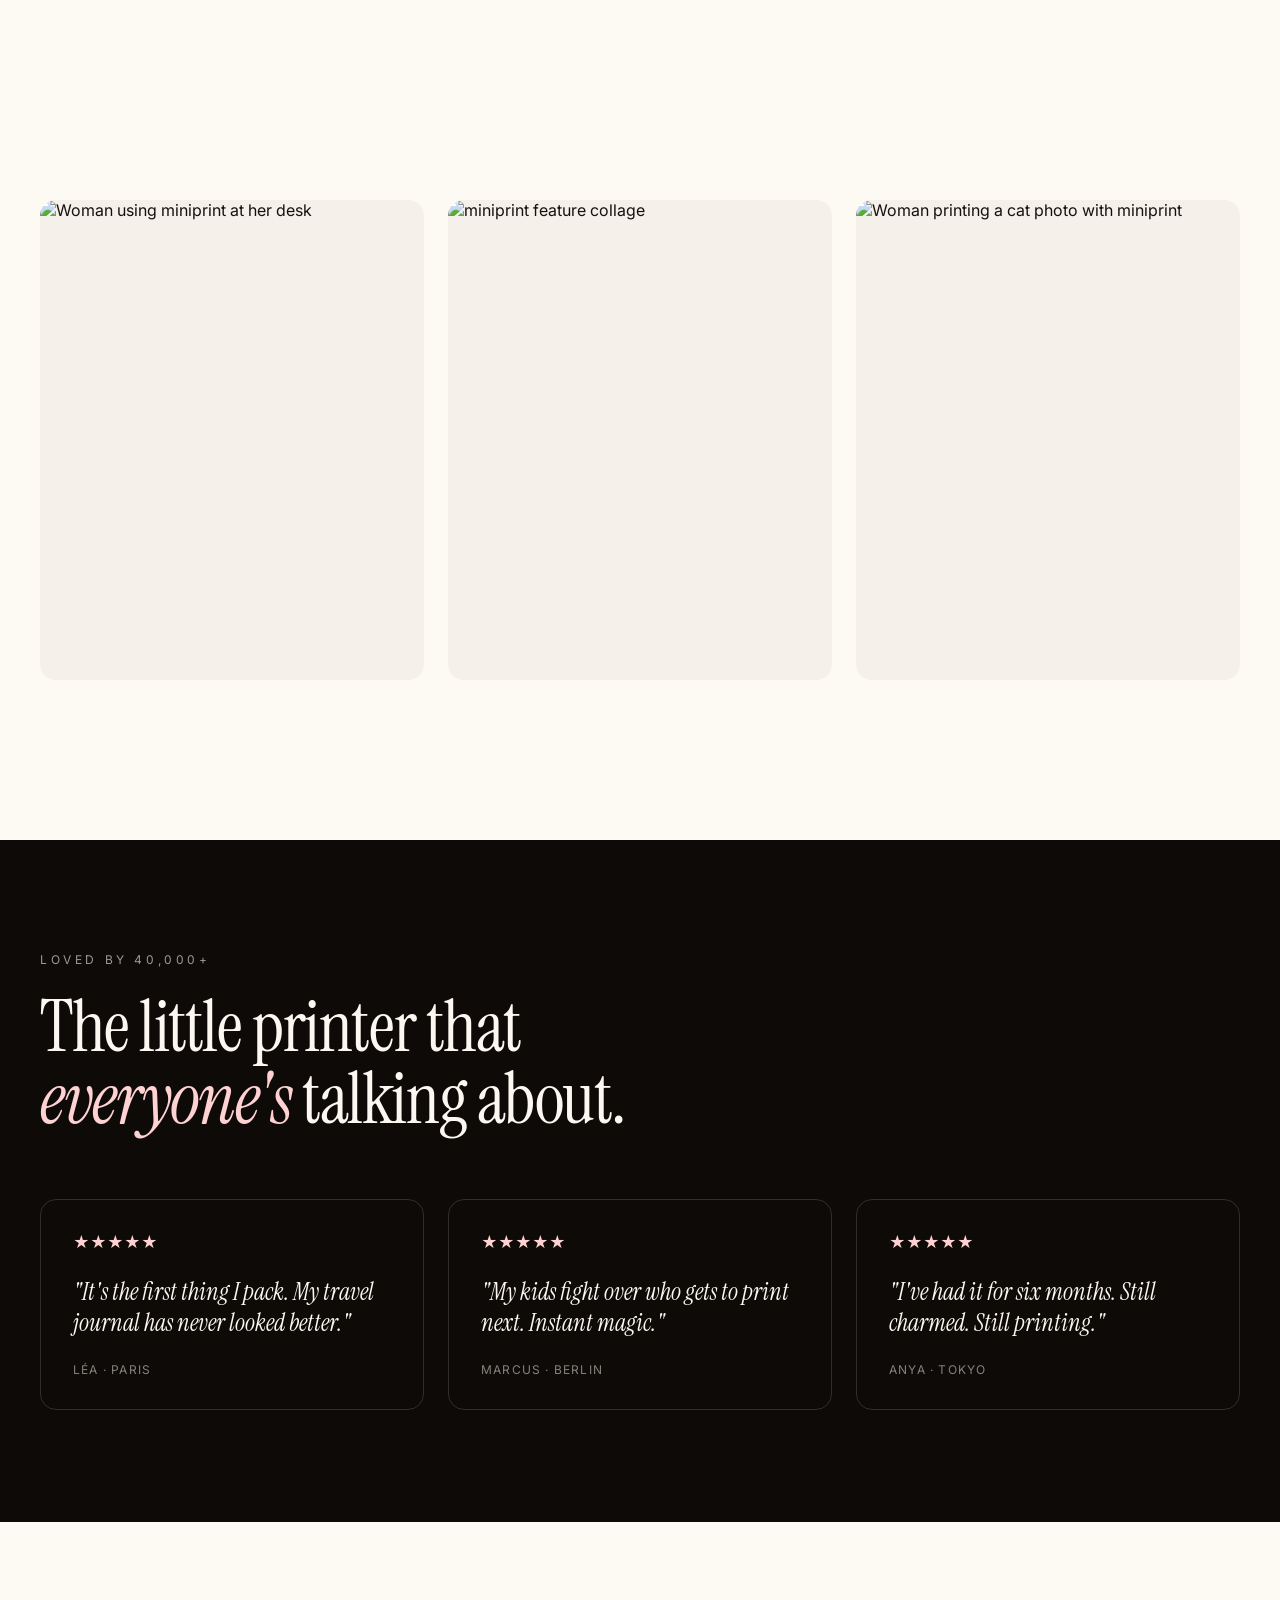
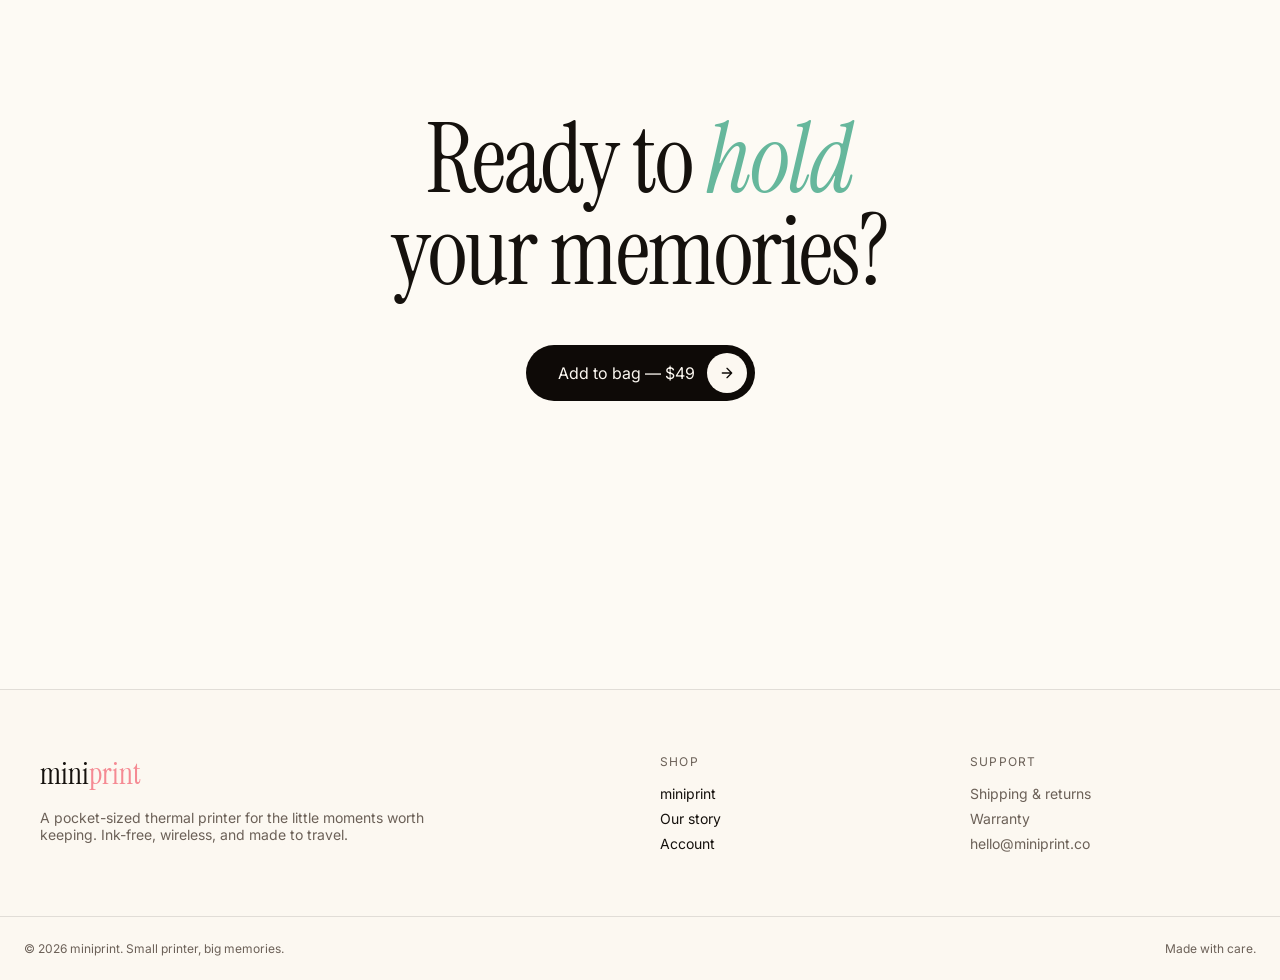
==== commit f1de3d27: "Add files via upload" ====
--- a/index.html
+++ b/index.html
@@ -50,7 +50,7 @@
 
 <div class="hero">
   <div class="hero-bg" id="heroBg">
-    <div class="art-block art-poster"></div>
+    <div class="art-block art-poster"><img src="images/poster-hero.jpeg" alt="miniprint mini thermal printer lifestyle poster" loading="lazy"></div>
   </div>
   <div class="hero-content">
     <p class="hero-eyebrow">The mini thermal printer</p>
@@ -86,7 +86,7 @@
       <p class="lede">Ten-thousand photos. Zero on the wall. Notes lost in a notes app. Reminders swallowed by notifications. Memory should be tangible.</p>
     </div>
     <div class="reveal reveal-delay-2">
-      <div class="art-frame mint"><div class="art-block art-woman"></div></div>
+      <div class="art-frame mint"><div class="art-block art-woman"><img src="images/woman-cat.jpeg" alt="Woman printing a cat photo with miniprint" loading="lazy"></div></div>
     </div>
   </div>
 
@@ -103,7 +103,7 @@
       </ul>
     </div>
     <div class="reveal reveal-delay-2 order-1-md">
-      <div class="art-frame blush"><div class="art-block art-hero"></div></div>
+      <div class="art-frame blush"><div class="art-block art-hero"><img src="images/product-box.jpeg" alt="miniprint printer" loading="lazy"></div></div>
     </div>
   </div>
 </section>
@@ -145,7 +145,7 @@
       </button>
     </div>
     <div class="feature-visual mint" id="featureVisual">
-      <div class="art-block art-features" style="position:absolute;inset:0;"></div>
+      <div class="art-block art-features" style="position:absolute;inset:0;"><img src="images/grid-9.jpeg" alt="miniprint feature collage" loading="lazy"></div>
       <div class="feature-visual-badge" id="featureBadge"><svg viewBox="0 0 24 24" fill="none" stroke="currentColor" stroke-width="2" stroke-linecap="round" stroke-linejoin="round" width="18" height="18"><path d="M6 9V2h12v7"/><path d="M6 18H4a2 2 0 0 1-2-2v-5a2 2 0 0 1 2-2h16a2 2 0 0 1 2 2v5a2 2 0 0 1-2 2h-2"/><rect x="6" y="14" width="12" height="8"/></svg></div>
     </div>
   </div>
@@ -156,11 +156,11 @@
     <p class="eyebrow">The collection</p>
     <h2 class="h2-big text-balance" style="max-width:48rem;">Every angle, <em class="text-blush-deep">every detail.</em></h2>
   </div>
-  <div class="reveal reveal-delay-2 gallery-hero"><div class="art-block art-gallery"></div></div>
+  <div class="reveal reveal-delay-2 gallery-hero"><div class="art-block art-gallery"><img src="images/cat-print-closeup.jpeg" alt="Close-up of a printed photo from miniprint" loading="lazy"></div></div>
   <div class="gallery-strip">
-    <div class="reveal gallery-thumb"><div class="art-block art-lifestyle"></div></div>
-    <div class="reveal reveal-delay-1 gallery-thumb"><div class="art-block art-features"></div></div>
-    <div class="reveal reveal-delay-2 gallery-thumb"><div class="art-block art-woman"></div></div>
+    <div class="reveal gallery-thumb"><div class="art-block art-lifestyle"><img src="images/lifestyle-side.jpeg" alt="Woman using miniprint at her desk" loading="lazy"></div></div>
+    <div class="reveal reveal-delay-1 gallery-thumb"><div class="art-block art-features"><img src="images/grid-9.jpeg" alt="miniprint feature collage" loading="lazy"></div></div>
+    <div class="reveal reveal-delay-2 gallery-thumb"><div class="art-block art-woman"><img src="images/woman-cat.jpeg" alt="Woman printing a cat photo with miniprint" loading="lazy"></div></div>
   </div>
 </section>
 
@@ -249,7 +249,7 @@
 
 <div class="quick-buy" id="quickBuy">
   <div class="quick-buy-inner">
-    <div class="art-block art-hero" style="height:2.75rem;width:2.75rem;border-radius:999px;"></div>
+    <div class="art-block art-hero" style="height:2.75rem;width:2.75rem;border-radius:999px;"><img src="images/product-box.jpeg" alt="miniprint printer" loading="lazy"></div>
     <div class="quick-buy-text">
       <p>miniprint · $49</p>
       <p>Free shipping · ships today</p>
--- a/style.css
+++ b/style.css
@@ -398,12 +398,12 @@
 }
 .art-block::before { content: ""; position: absolute; inset: 0; opacity: .5; }
 .art-block svg { position: relative; z-index: 1; width: 40%; height: 40%; opacity: .85; }
-.art-poster { background: radial-gradient(120% 100% at 50% 100%, var(--blush) 0%, var(--mint) 45%, var(--cream) 100%); }
-.art-hero { background: linear-gradient(160deg, var(--mint) 0%, color-mix(in oklch, var(--mint) 40%, var(--cream)) 100%); }
-.art-woman { background: linear-gradient(160deg, var(--blush) 0%, color-mix(in oklch, var(--blush) 30%, var(--cream)) 100%); }
-.art-lifestyle { background: linear-gradient(160deg, color-mix(in oklch, var(--mint) 60%, var(--cream)) 0%, var(--cream) 100%); }
-.art-features { background: linear-gradient(160deg, color-mix(in oklch, var(--blush) 55%, var(--cream)) 0%, var(--cream) 100%); }
-.art-gallery { background: linear-gradient(135deg, var(--mint) 0%, var(--blush) 100%); }
+.art-poster { background: url("images/poster-hero.jpeg") center/cover no-repeat; }
+.art-hero { background: url("images/product-box.jpeg") center/cover no-repeat; }
+.art-woman { background: url("images/woman-cat.jpeg") center/cover no-repeat; }
+.art-lifestyle { background: url("images/lifestyle-side.jpeg") center/cover no-repeat; }
+.art-features { background: url("images/grid-9.jpeg") center/cover no-repeat; }
+.art-gallery { background: url("images/cat-print-closeup.jpeg") center/cover no-repeat; }
 
 /* ==========================================================================
    Product page
@@ -564,3 +564,13 @@
 @media (prefers-reduced-motion: reduce) {
   *, *::before, *::after { animation-duration: 0.01ms !important; animation-iteration-count: 1 !important; transition-duration: 0.01ms !important; }
 }
+
+/* Product photography inside art-block placeholders */
+.art-block img {
+  width: 100%;
+  height: 100%;
+  object-fit: cover;
+  display: block;
+  position: relative;
+  z-index: 0;
+}
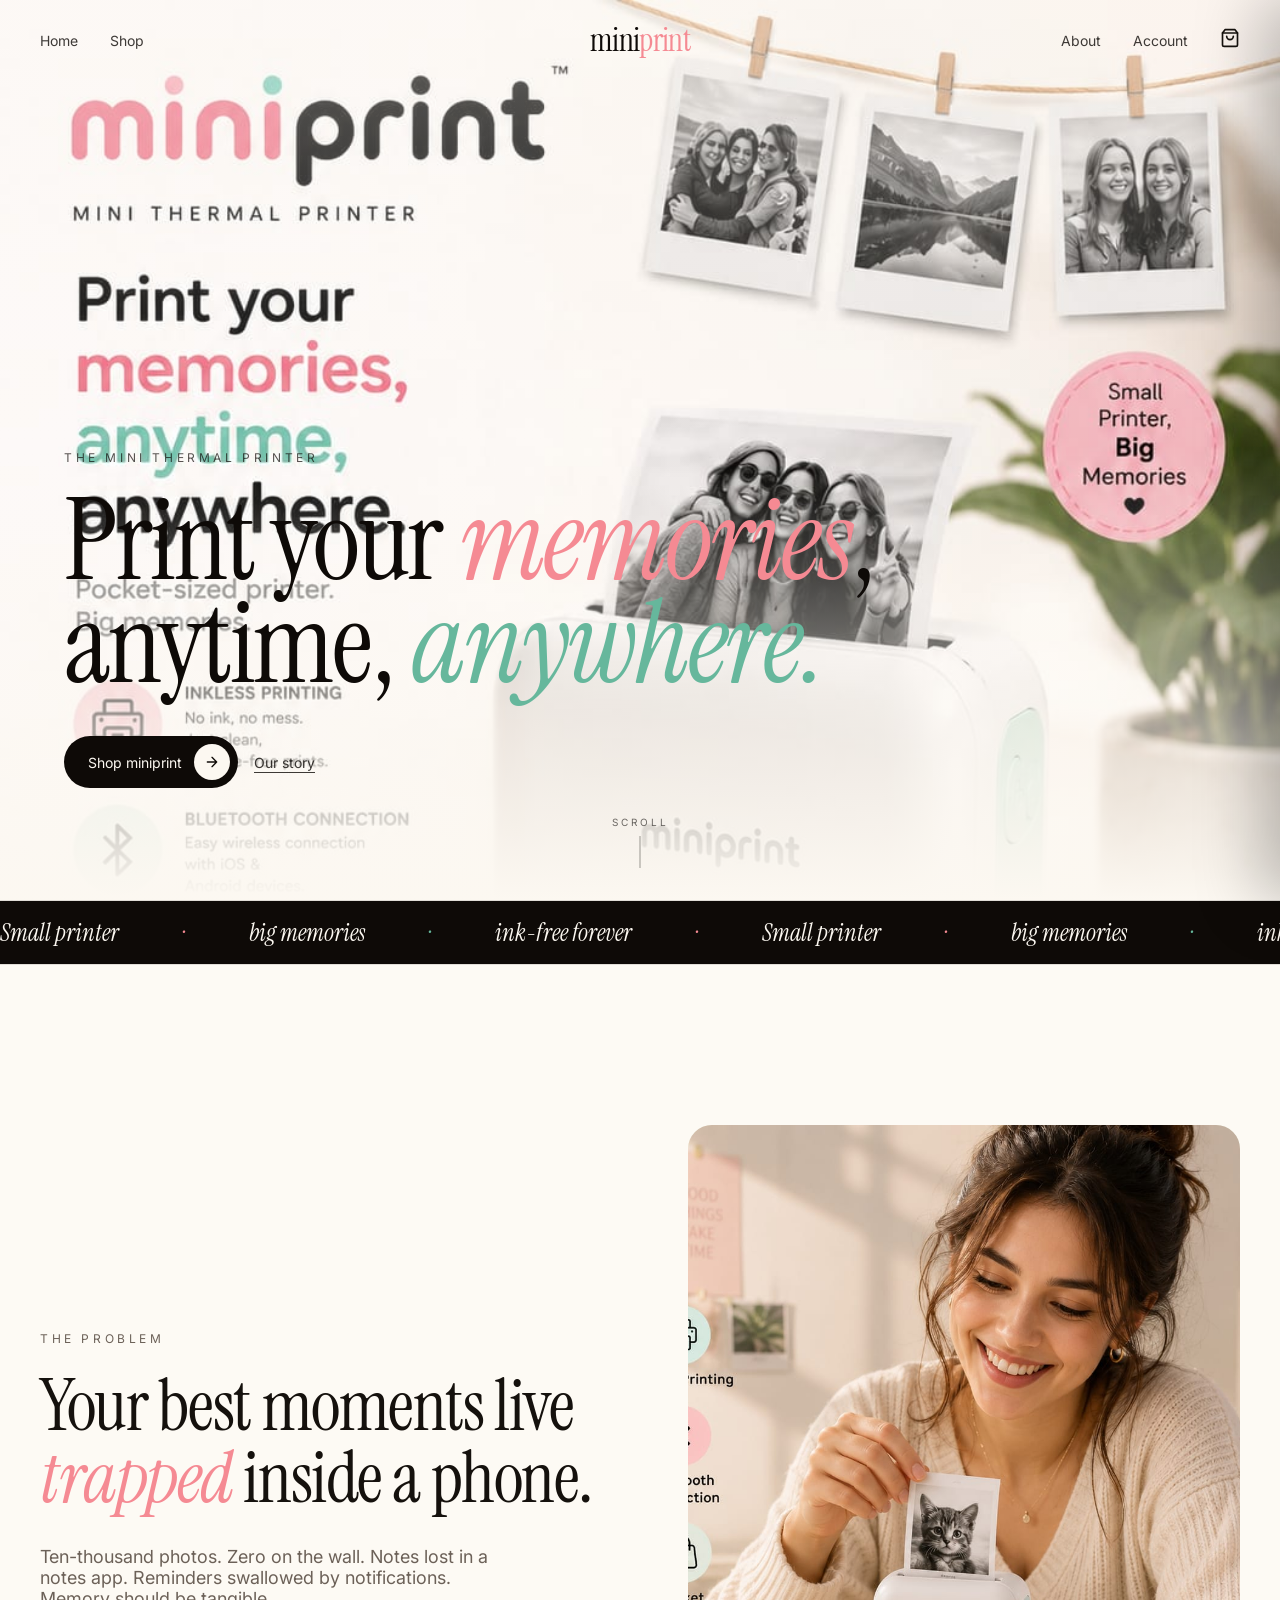
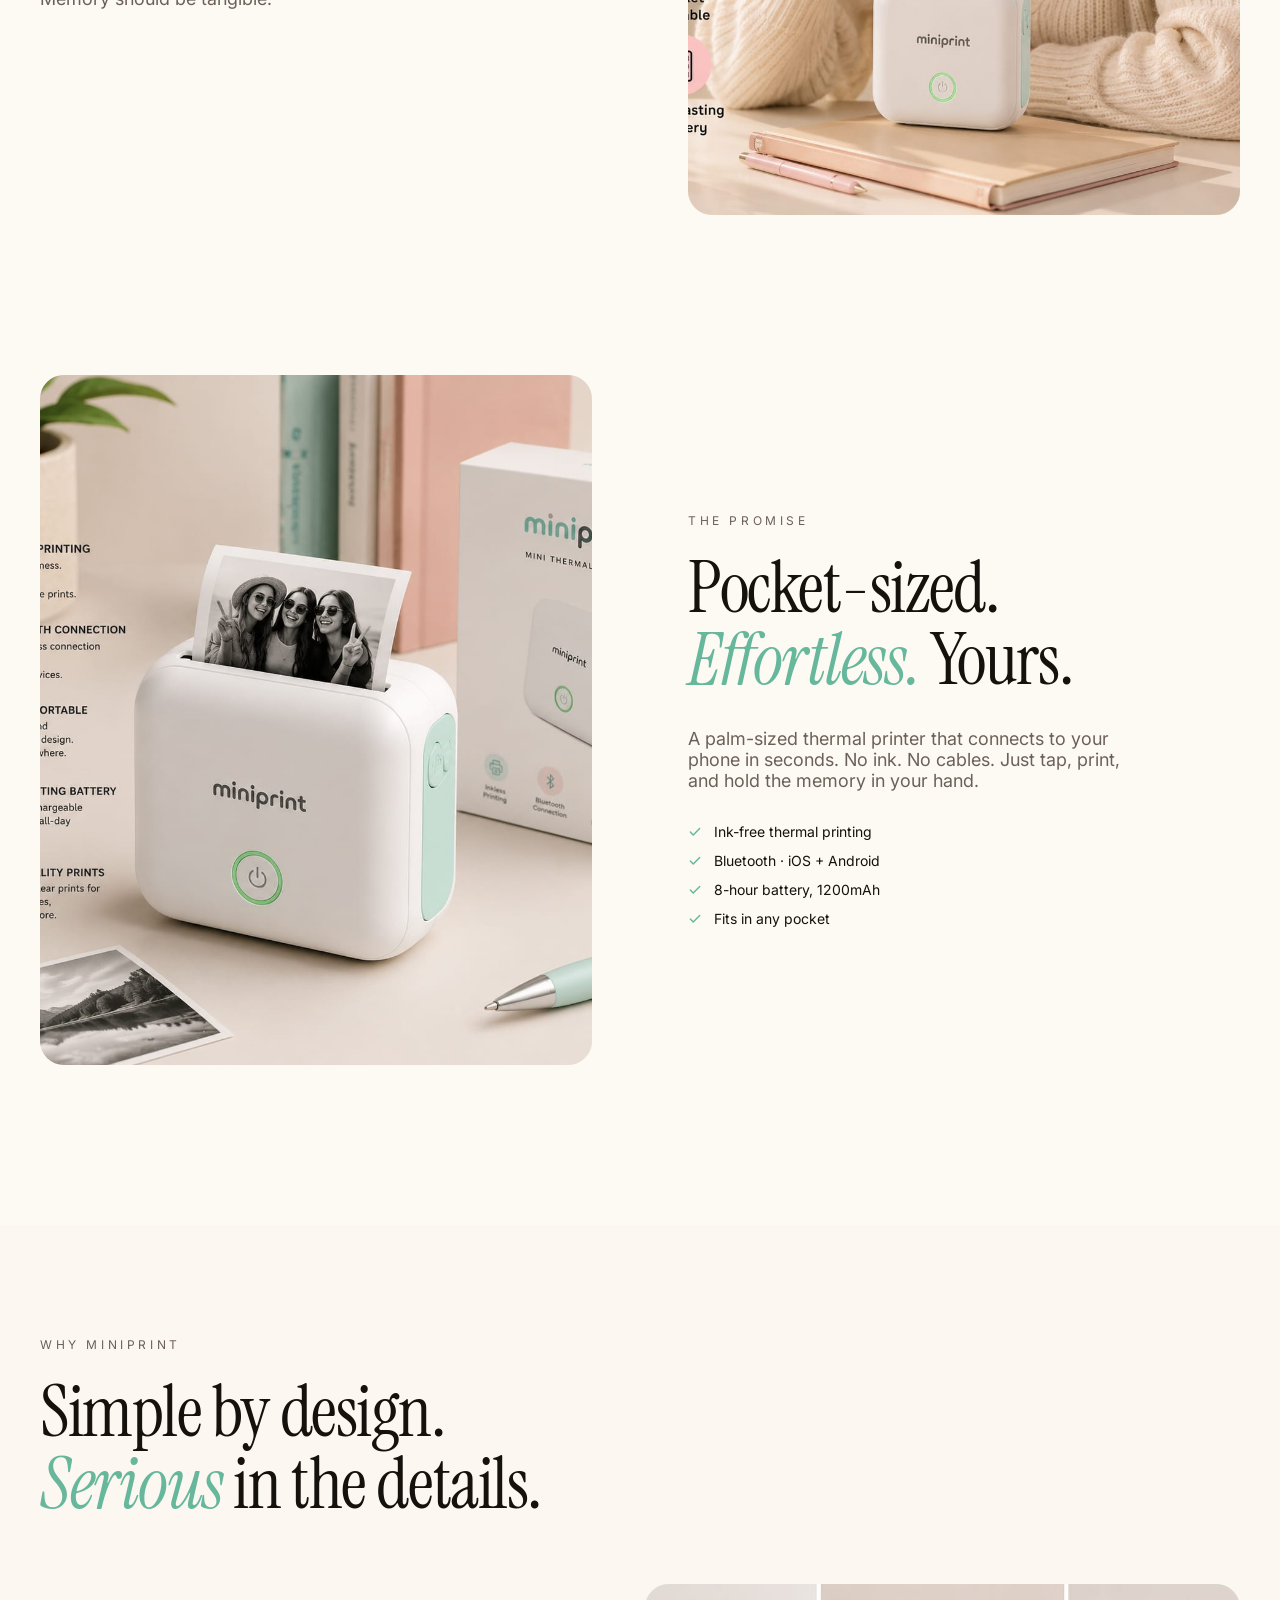
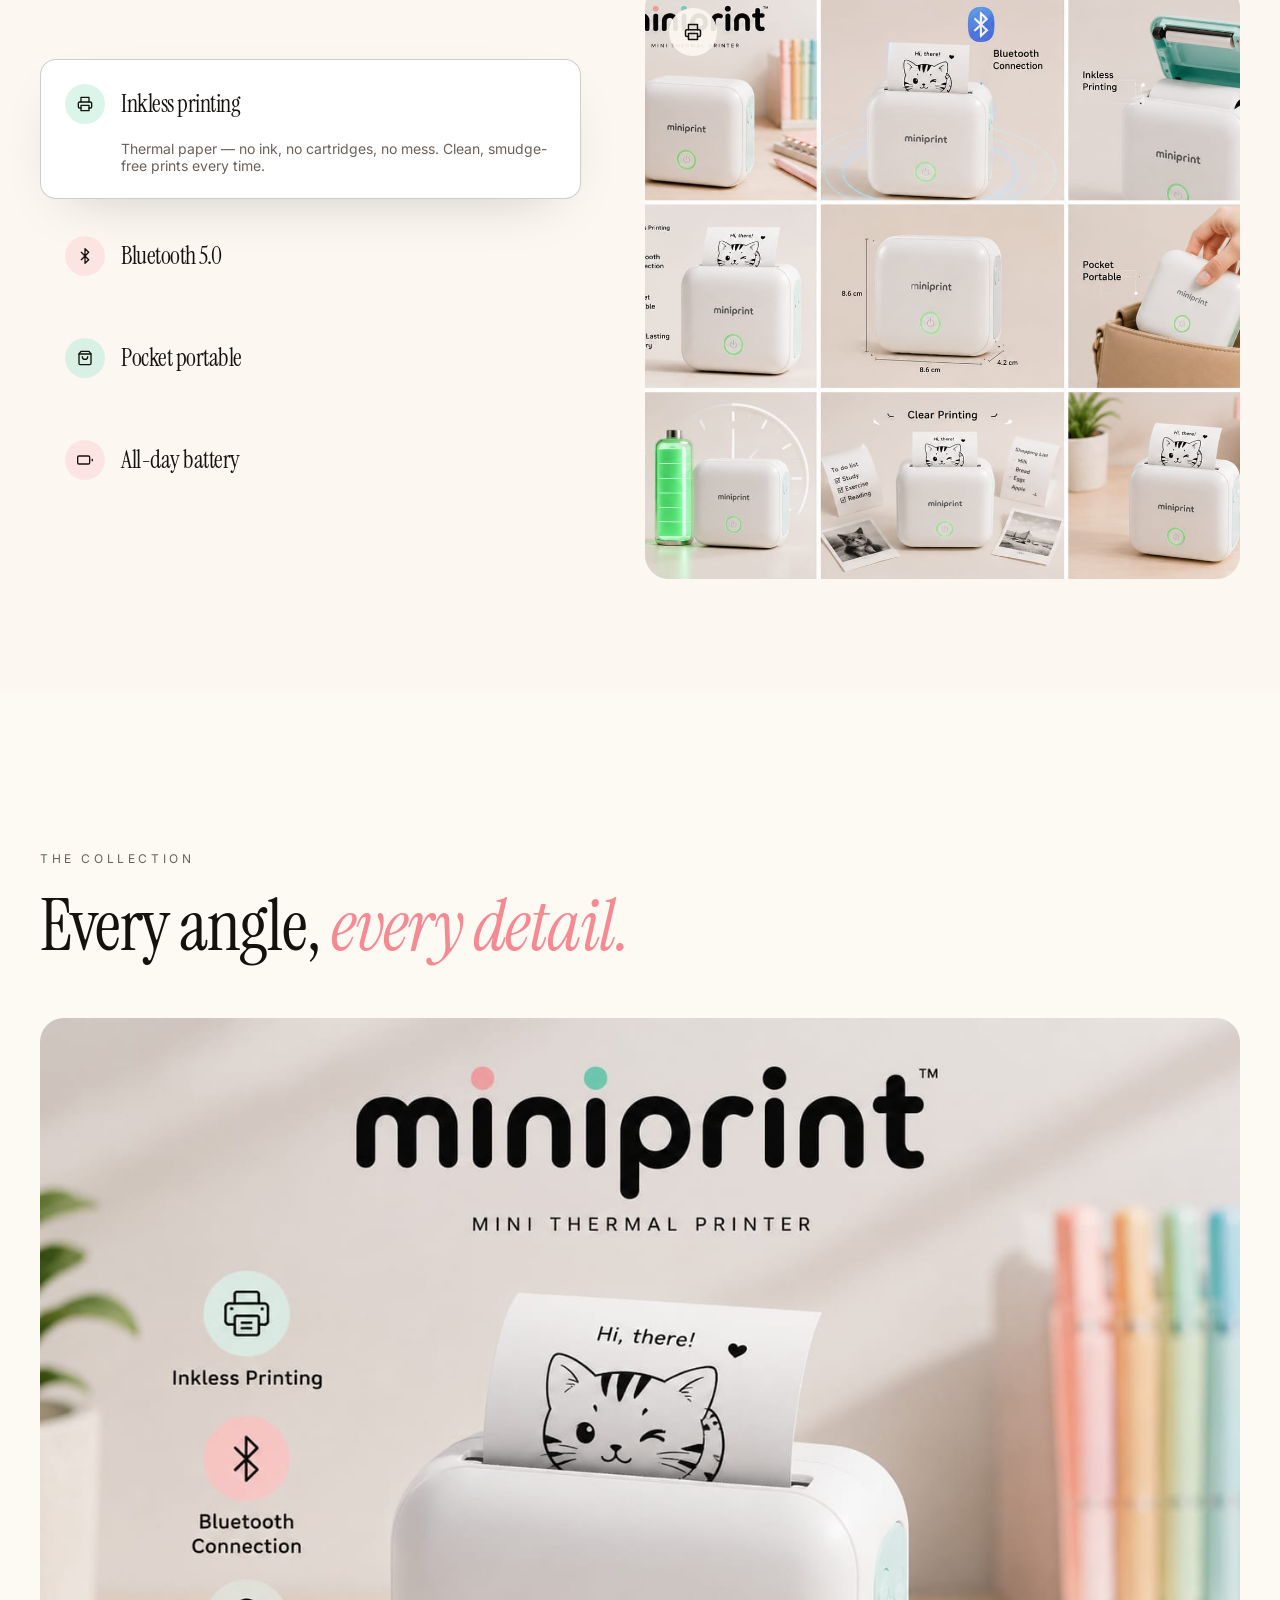
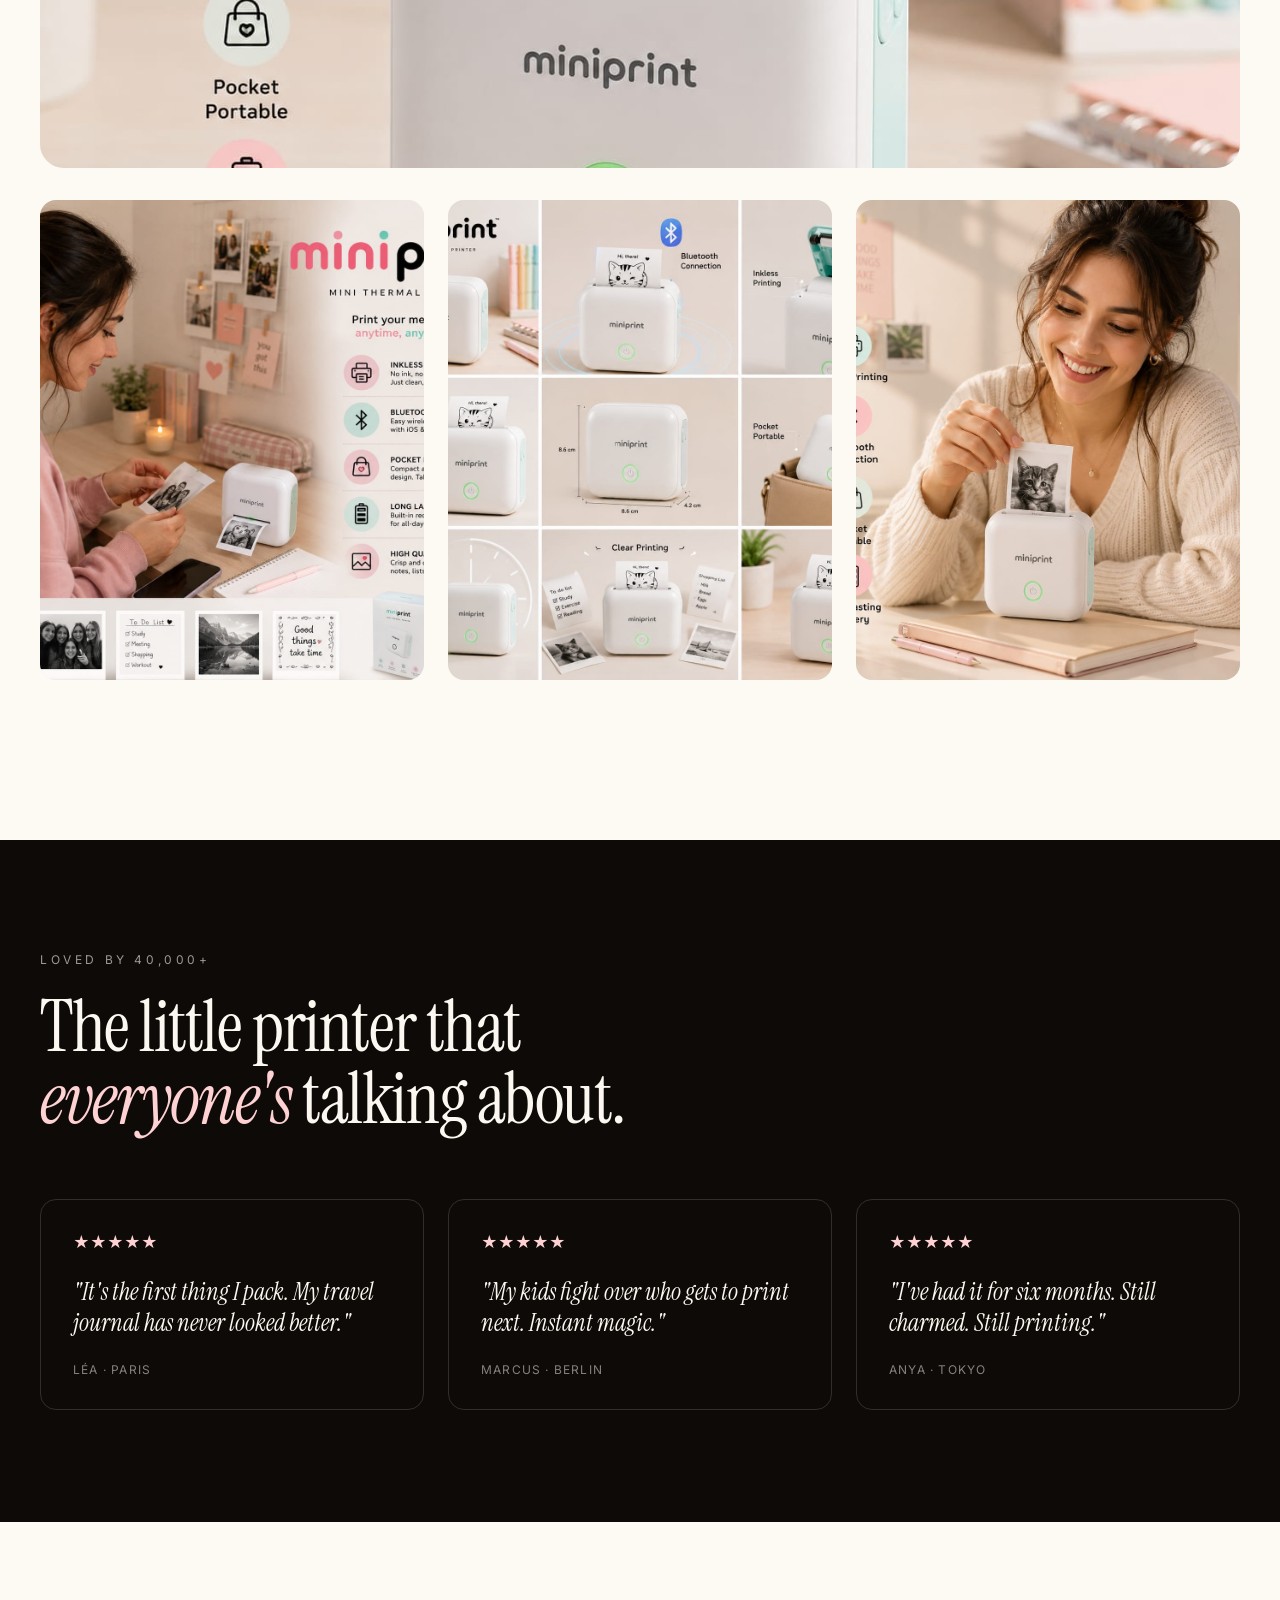
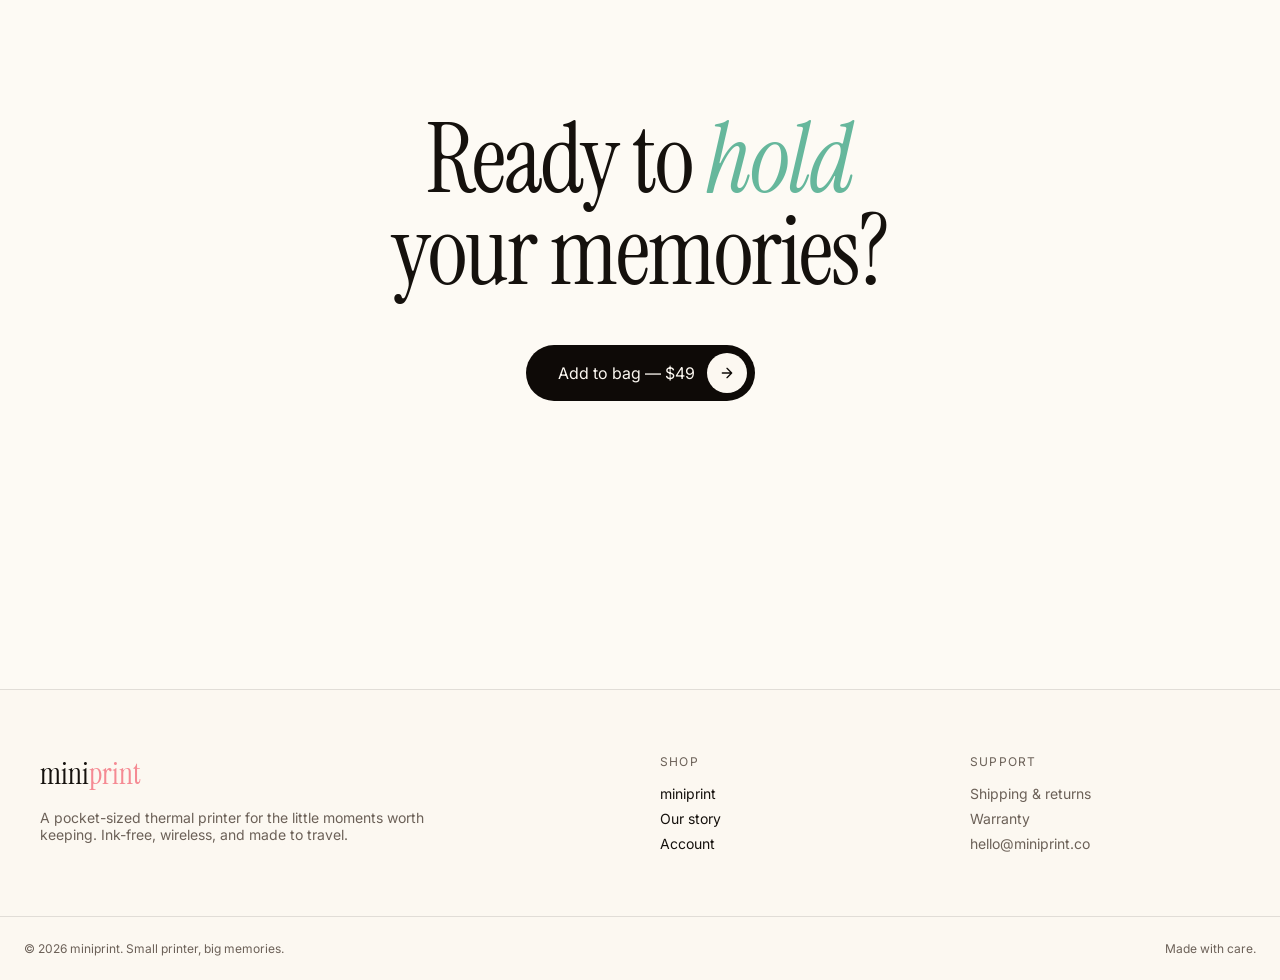
==== commit 30c8d6d9: "Update image source paths in index.html" ====
--- a/index.html
+++ b/index.html
@@ -50,7 +50,7 @@
 
 <div class="hero">
   <div class="hero-bg" id="heroBg">
-    <div class="art-block art-poster"><img src="images/poster-hero.jpeg" alt="miniprint mini thermal printer lifestyle poster" loading="lazy"></div>
+    <div class="art-block art-poster"><img src="poster-hero.jpeg" alt="miniprint mini thermal printer lifestyle poster" loading="lazy"></div>
   </div>
   <div class="hero-content">
     <p class="hero-eyebrow">The mini thermal printer</p>
@@ -86,7 +86,7 @@
       <p class="lede">Ten-thousand photos. Zero on the wall. Notes lost in a notes app. Reminders swallowed by notifications. Memory should be tangible.</p>
     </div>
     <div class="reveal reveal-delay-2">
-      <div class="art-frame mint"><div class="art-block art-woman"><img src="images/woman-cat.jpeg" alt="Woman printing a cat photo with miniprint" loading="lazy"></div></div>
+      <div class="art-frame mint"><div class="art-block art-woman"><img src="woman-cat.jpeg" alt="Woman printing a cat photo with miniprint" loading="lazy"></div></div>
     </div>
   </div>
 
@@ -103,7 +103,7 @@
       </ul>
     </div>
     <div class="reveal reveal-delay-2 order-1-md">
-      <div class="art-frame blush"><div class="art-block art-hero"><img src="images/product-box.jpeg" alt="miniprint printer" loading="lazy"></div></div>
+      <div class="art-frame blush"><div class="art-block art-hero"><img src="product-box.jpeg" alt="miniprint printer" loading="lazy"></div></div>
     </div>
   </div>
 </section>
@@ -145,7 +145,7 @@
       </button>
     </div>
     <div class="feature-visual mint" id="featureVisual">
-      <div class="art-block art-features" style="position:absolute;inset:0;"><img src="images/grid-9.jpeg" alt="miniprint feature collage" loading="lazy"></div>
+      <div class="art-block art-features" style="position:absolute;inset:0;"><img src="grid-9.jpeg" alt="miniprint feature collage" loading="lazy"></div>
       <div class="feature-visual-badge" id="featureBadge"><svg viewBox="0 0 24 24" fill="none" stroke="currentColor" stroke-width="2" stroke-linecap="round" stroke-linejoin="round" width="18" height="18"><path d="M6 9V2h12v7"/><path d="M6 18H4a2 2 0 0 1-2-2v-5a2 2 0 0 1 2-2h16a2 2 0 0 1 2 2v5a2 2 0 0 1-2 2h-2"/><rect x="6" y="14" width="12" height="8"/></svg></div>
     </div>
   </div>
@@ -156,11 +156,11 @@
     <p class="eyebrow">The collection</p>
     <h2 class="h2-big text-balance" style="max-width:48rem;">Every angle, <em class="text-blush-deep">every detail.</em></h2>
   </div>
-  <div class="reveal reveal-delay-2 gallery-hero"><div class="art-block art-gallery"><img src="images/cat-print-closeup.jpeg" alt="Close-up of a printed photo from miniprint" loading="lazy"></div></div>
+  <div class="reveal reveal-delay-2 gallery-hero"><div class="art-block art-gallery"><img src="cat-print-closeup.jpeg" alt="Close-up of a printed photo from miniprint" loading="lazy"></div></div>
   <div class="gallery-strip">
-    <div class="reveal gallery-thumb"><div class="art-block art-lifestyle"><img src="images/lifestyle-side.jpeg" alt="Woman using miniprint at her desk" loading="lazy"></div></div>
-    <div class="reveal reveal-delay-1 gallery-thumb"><div class="art-block art-features"><img src="images/grid-9.jpeg" alt="miniprint feature collage" loading="lazy"></div></div>
-    <div class="reveal reveal-delay-2 gallery-thumb"><div class="art-block art-woman"><img src="images/woman-cat.jpeg" alt="Woman printing a cat photo with miniprint" loading="lazy"></div></div>
+    <div class="reveal gallery-thumb"><div class="art-block art-lifestyle"><img src="lifestyle-side.jpeg" alt="Woman using miniprint at her desk" loading="lazy"></div></div>
+    <div class="reveal reveal-delay-1 gallery-thumb"><div class="art-block art-features"><img src="grid-9.jpeg" alt="miniprint feature collage" loading="lazy"></div></div>
+    <div class="reveal reveal-delay-2 gallery-thumb"><div class="art-block art-woman"><img src="woman-cat.jpeg" alt="Woman printing a cat photo with miniprint" loading="lazy"></div></div>
   </div>
 </section>
 
@@ -249,7 +249,7 @@
 
 <div class="quick-buy" id="quickBuy">
   <div class="quick-buy-inner">
-    <div class="art-block art-hero" style="height:2.75rem;width:2.75rem;border-radius:999px;"><img src="images/product-box.jpeg" alt="miniprint printer" loading="lazy"></div>
+    <div class="art-block art-hero" style="height:2.75rem;width:2.75rem;border-radius:999px;"><img src="product-box.jpeg" alt="miniprint printer" loading="lazy"></div>
     <div class="quick-buy-text">
       <p>miniprint · $49</p>
       <p>Free shipping · ships today</p>
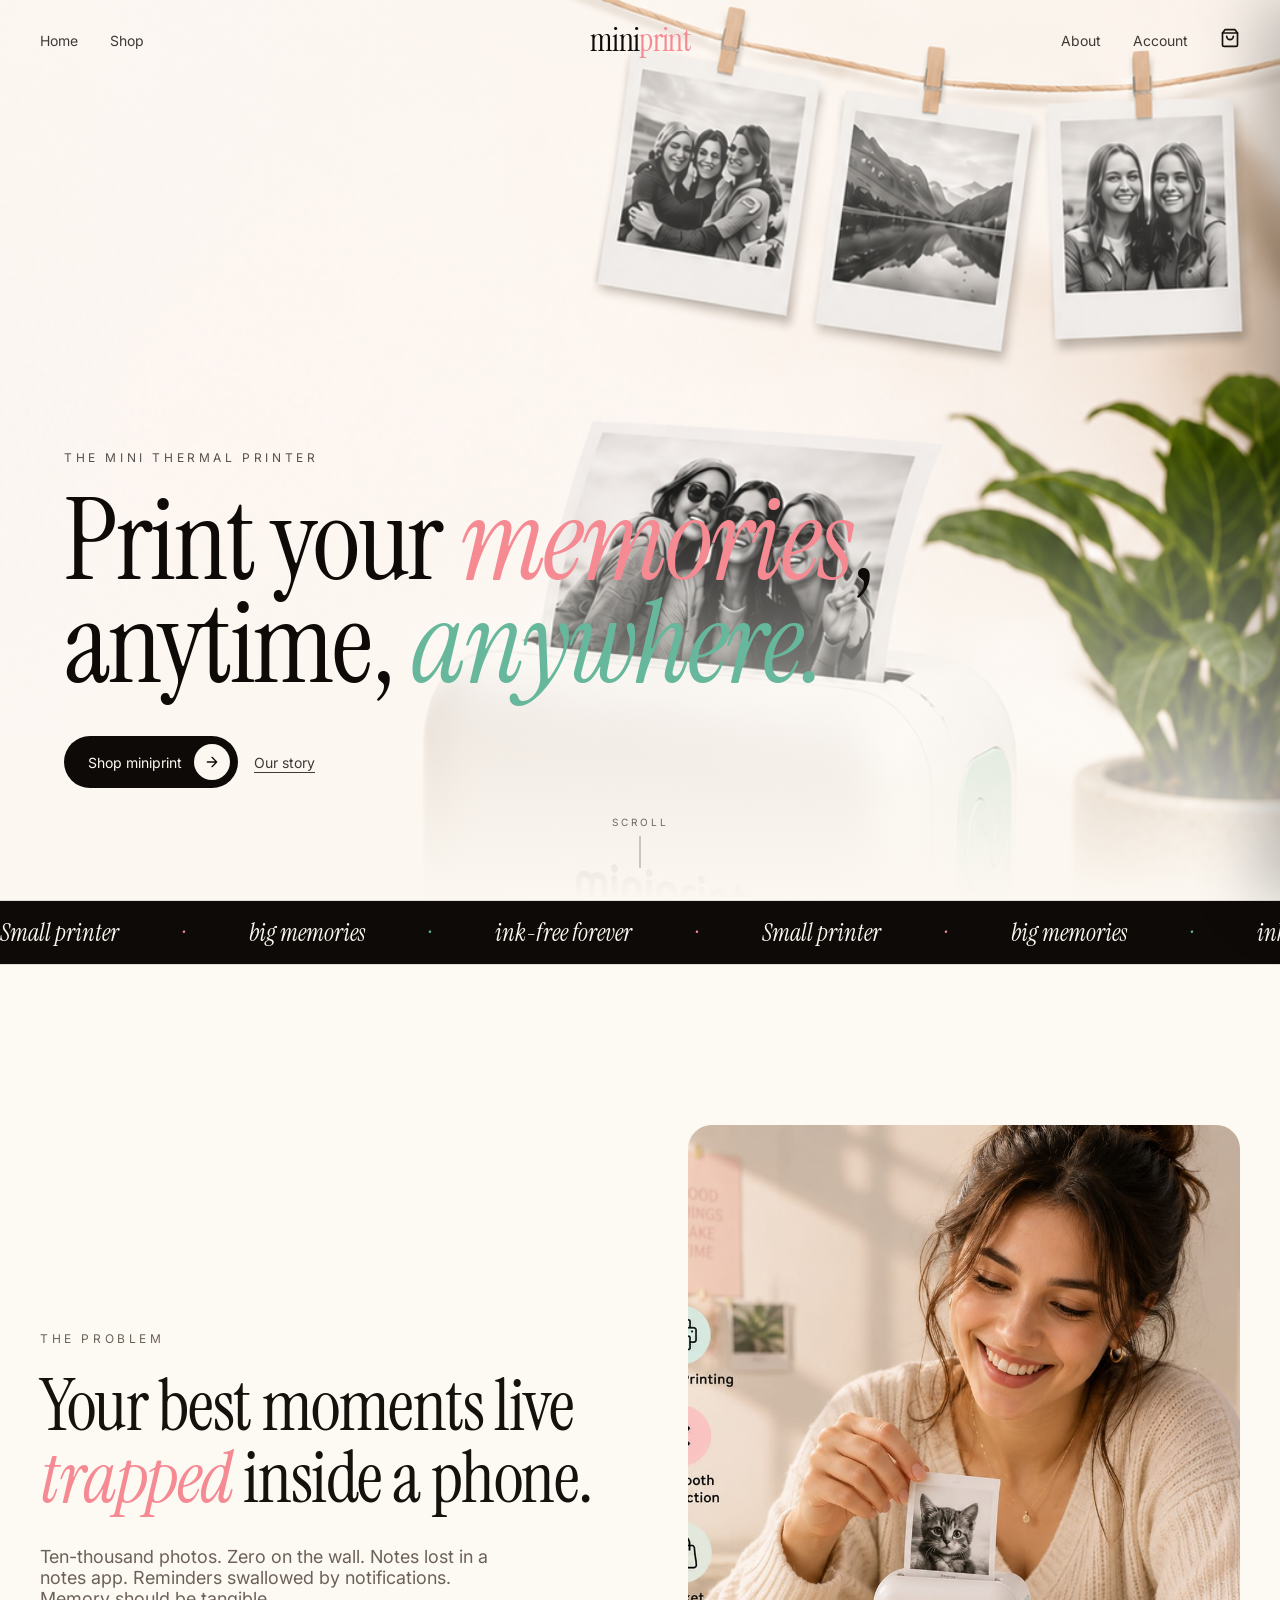
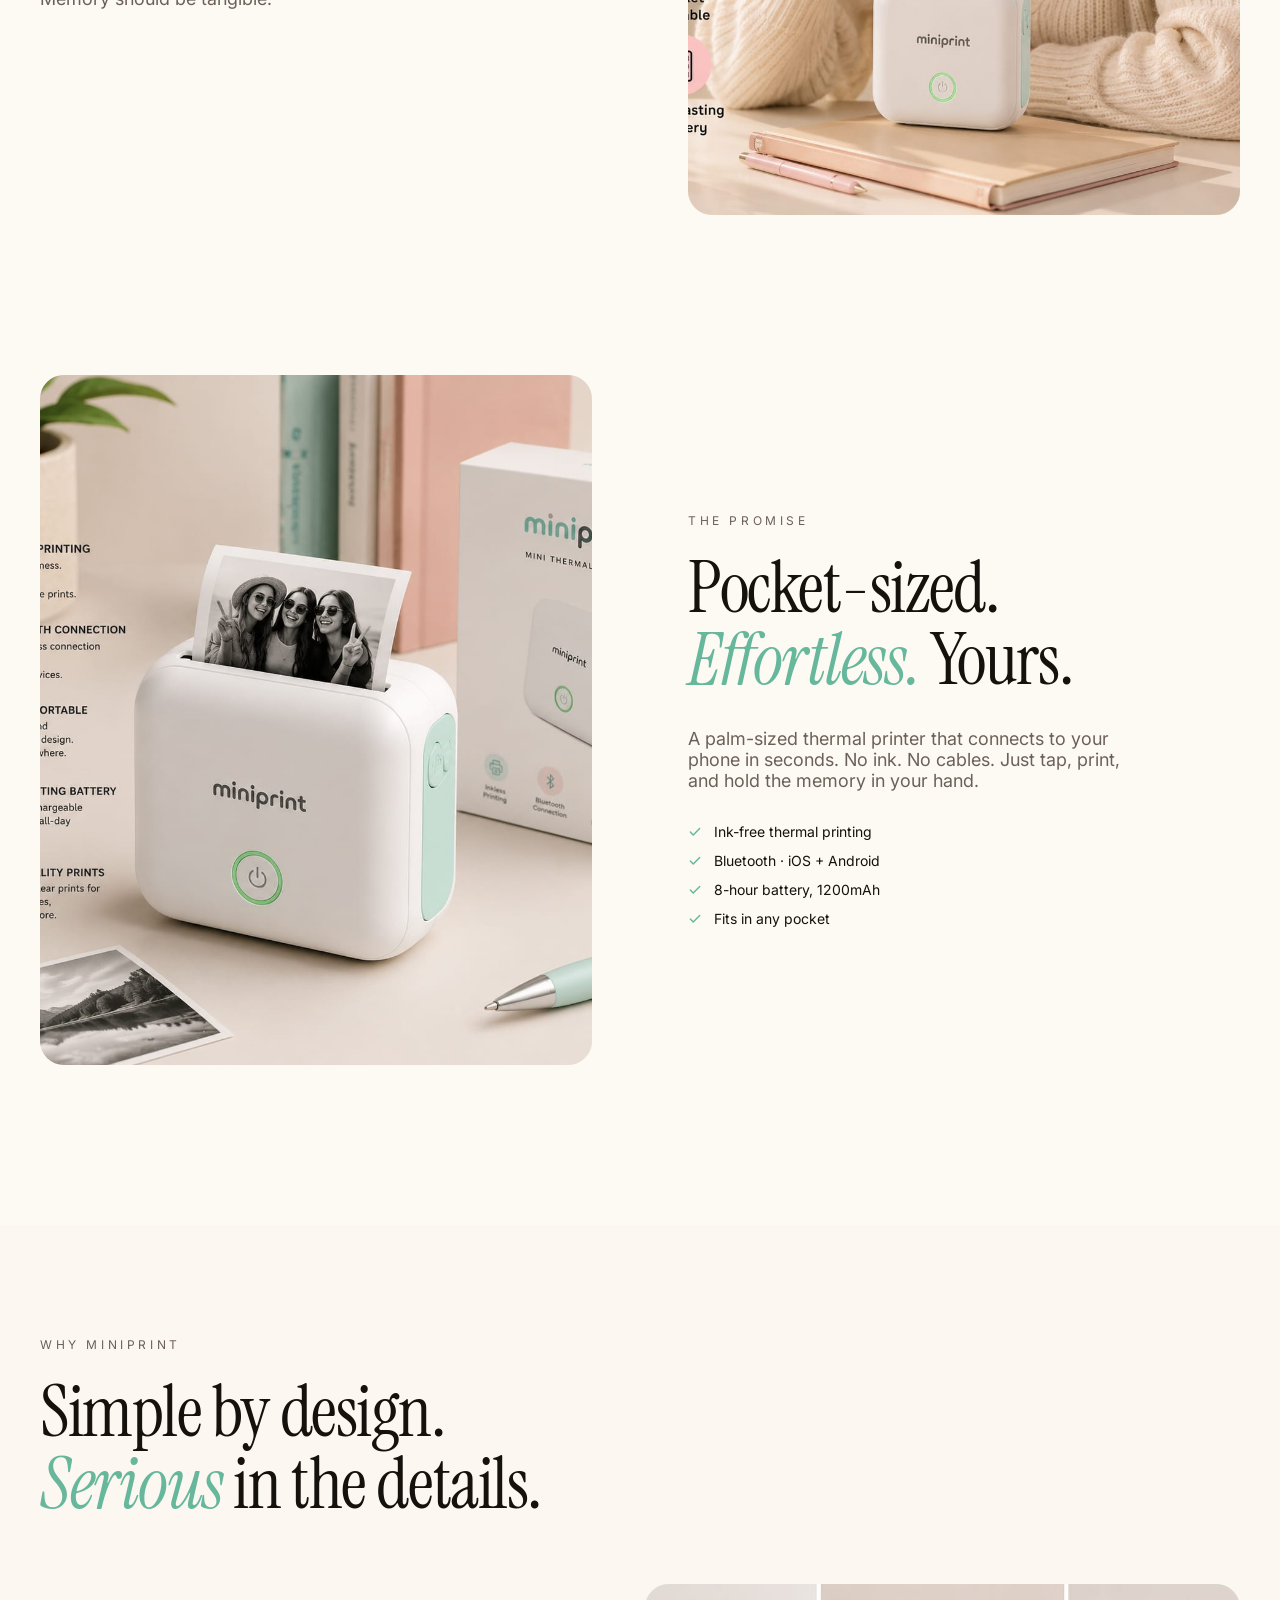
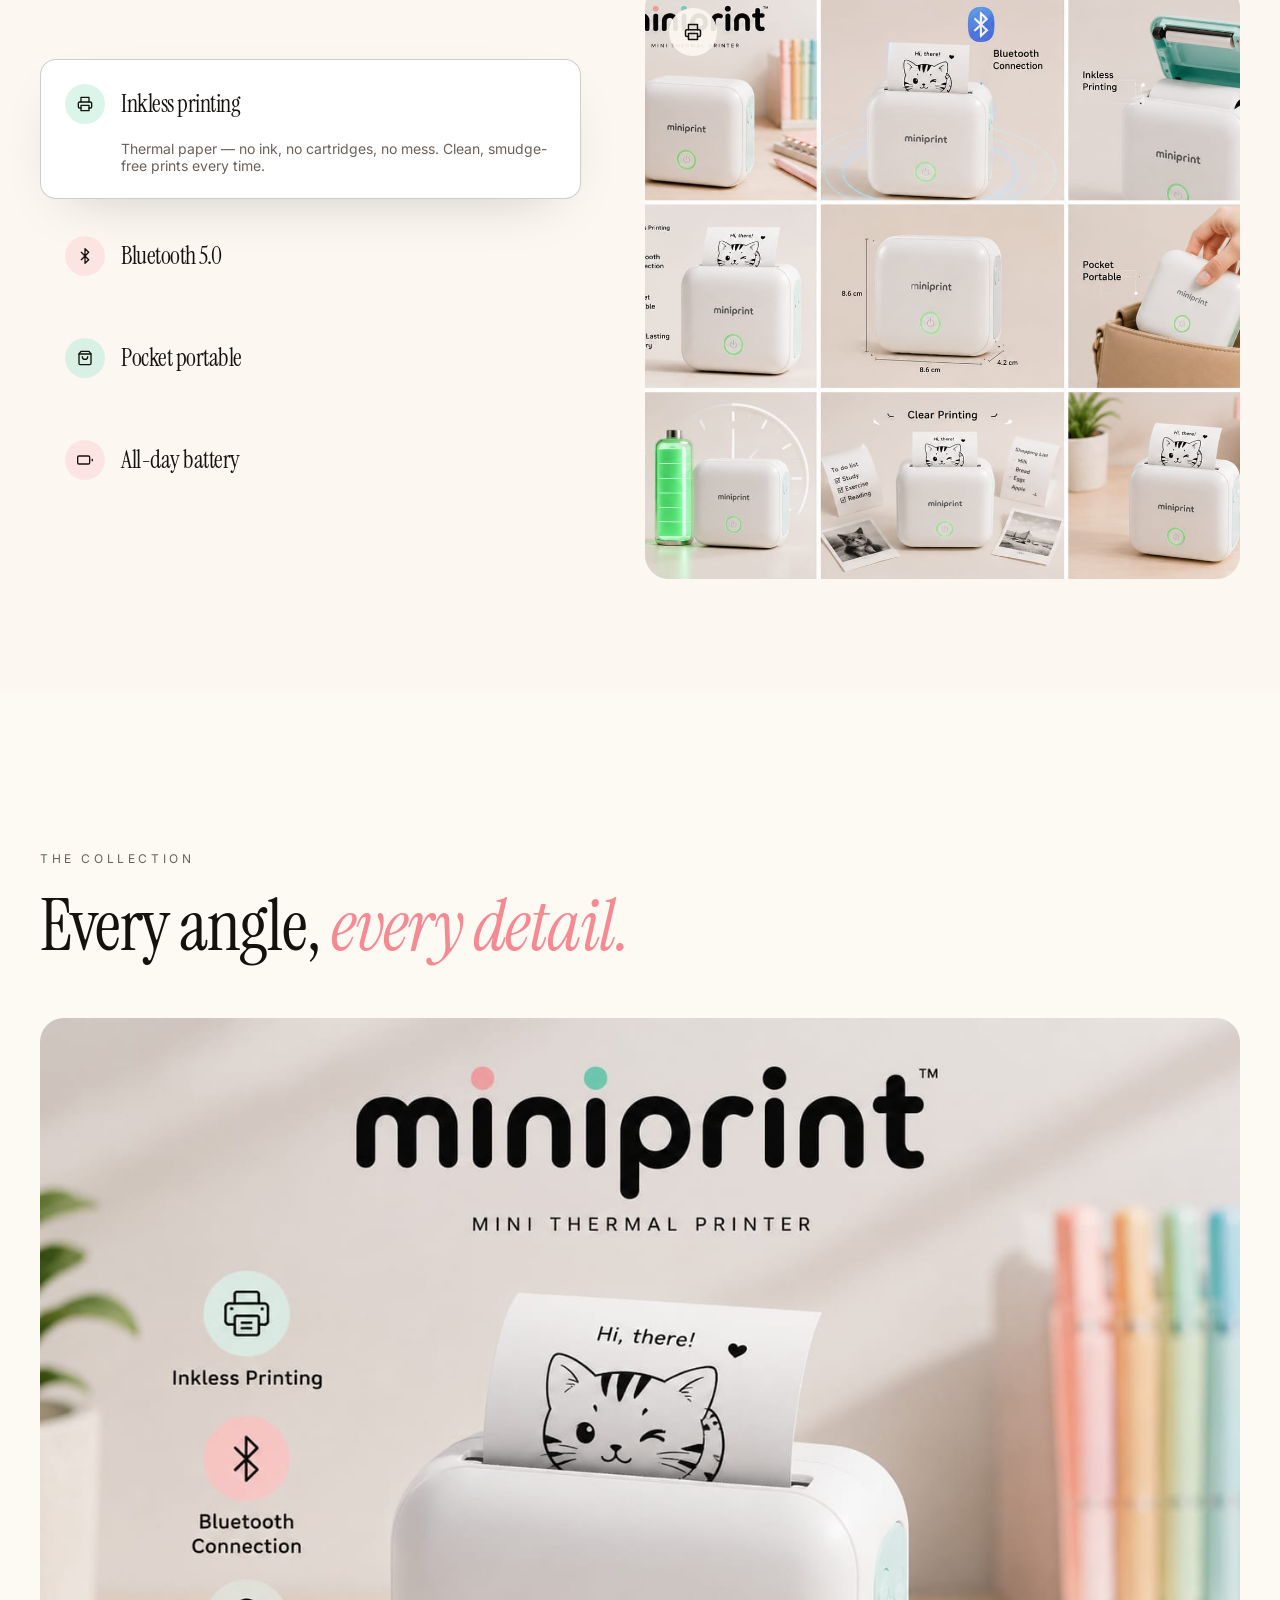
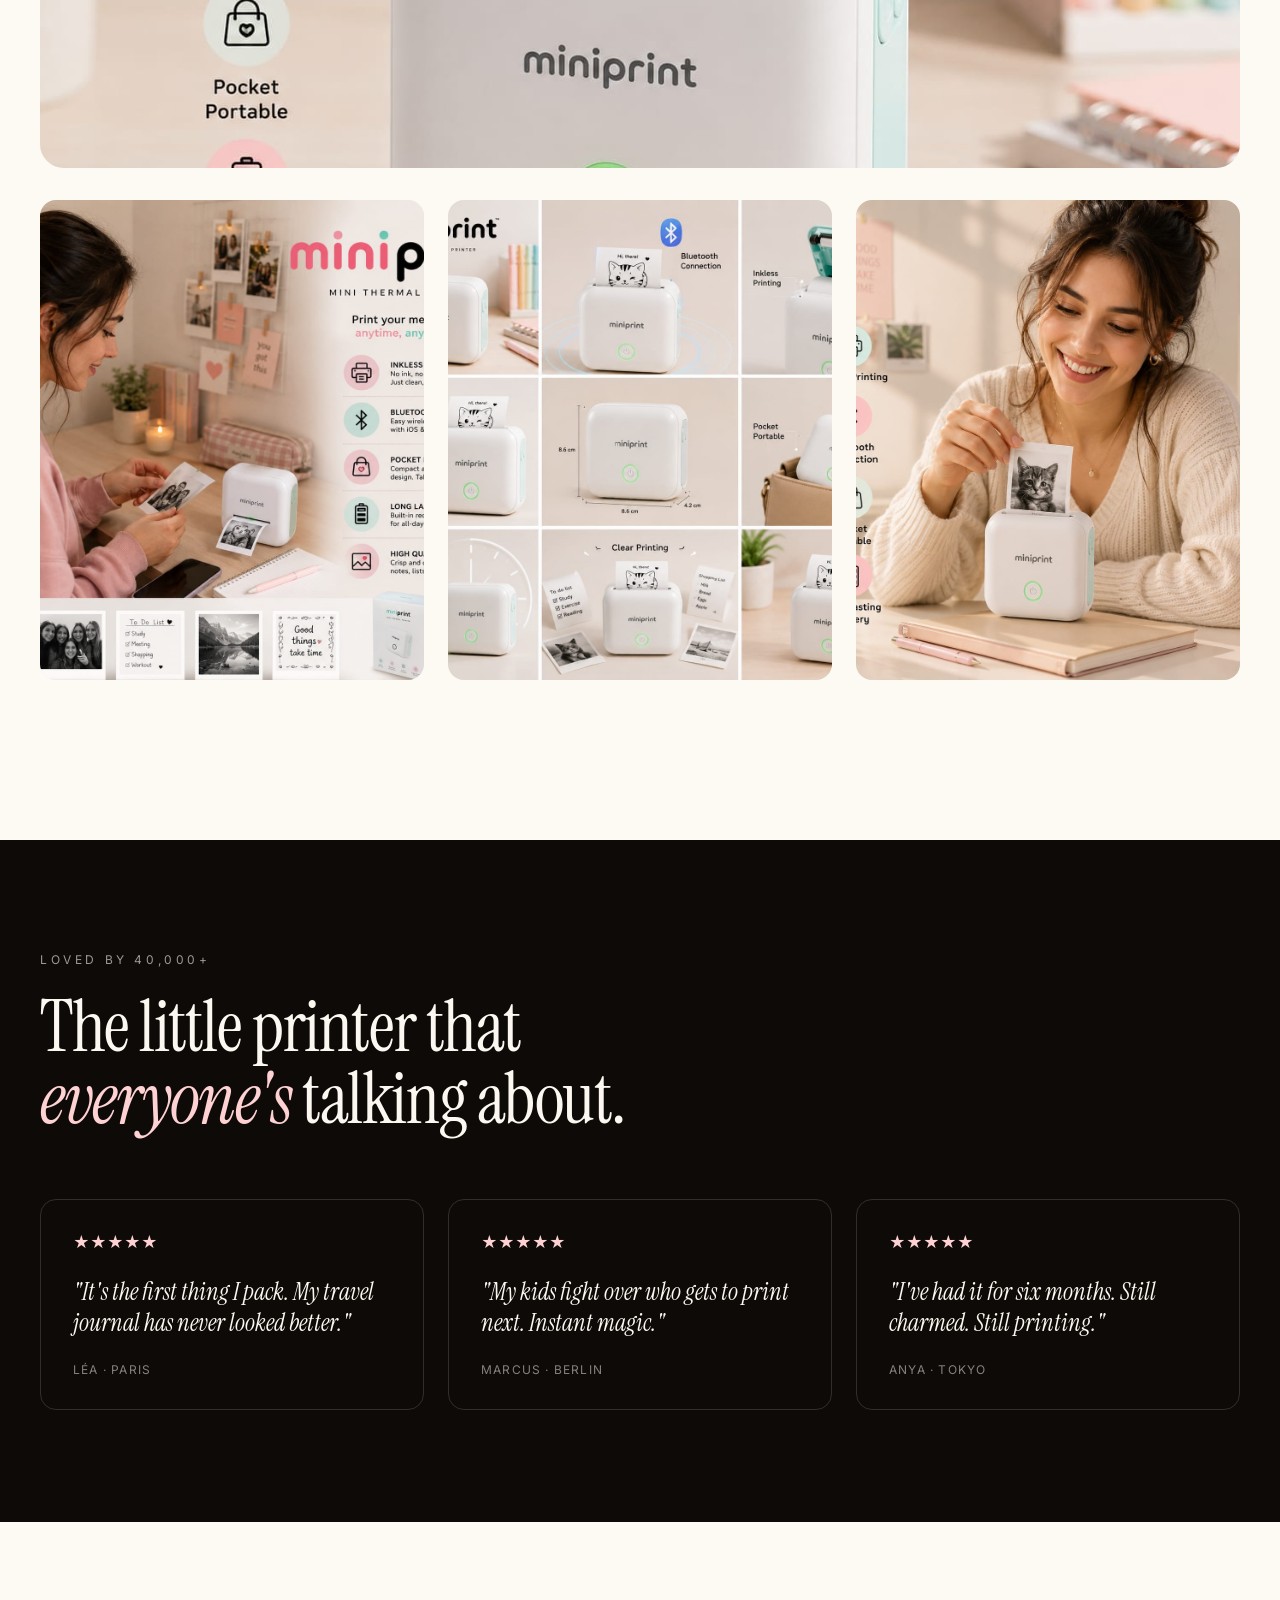
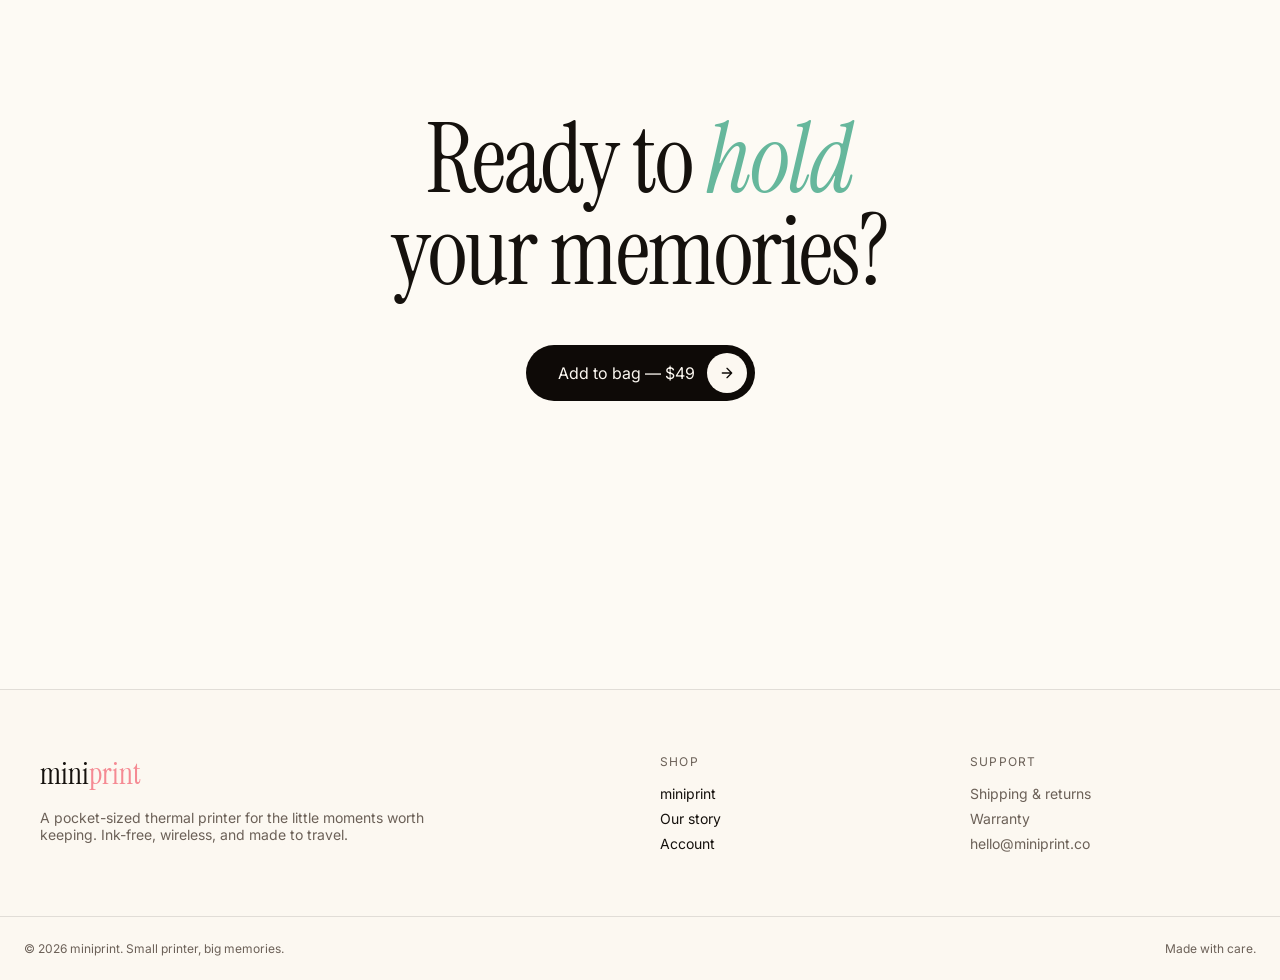
==== commit ab751a95: "Update index.html" ====
--- a/index.html
+++ b/index.html
@@ -50,7 +50,7 @@
 
 <div class="hero">
   <div class="hero-bg" id="heroBg">
-    <div class="art-block art-poster"><img src="poster-hero.jpeg" alt="miniprint mini thermal printer lifestyle poster" loading="lazy"></div>
+    <div class="art-block art-poster"><img src="banner12.png" alt="miniprint mini thermal printer lifestyle poster" loading="lazy"></div>
   </div>
   <div class="hero-content">
     <p class="hero-eyebrow">The mini thermal printer</p>
